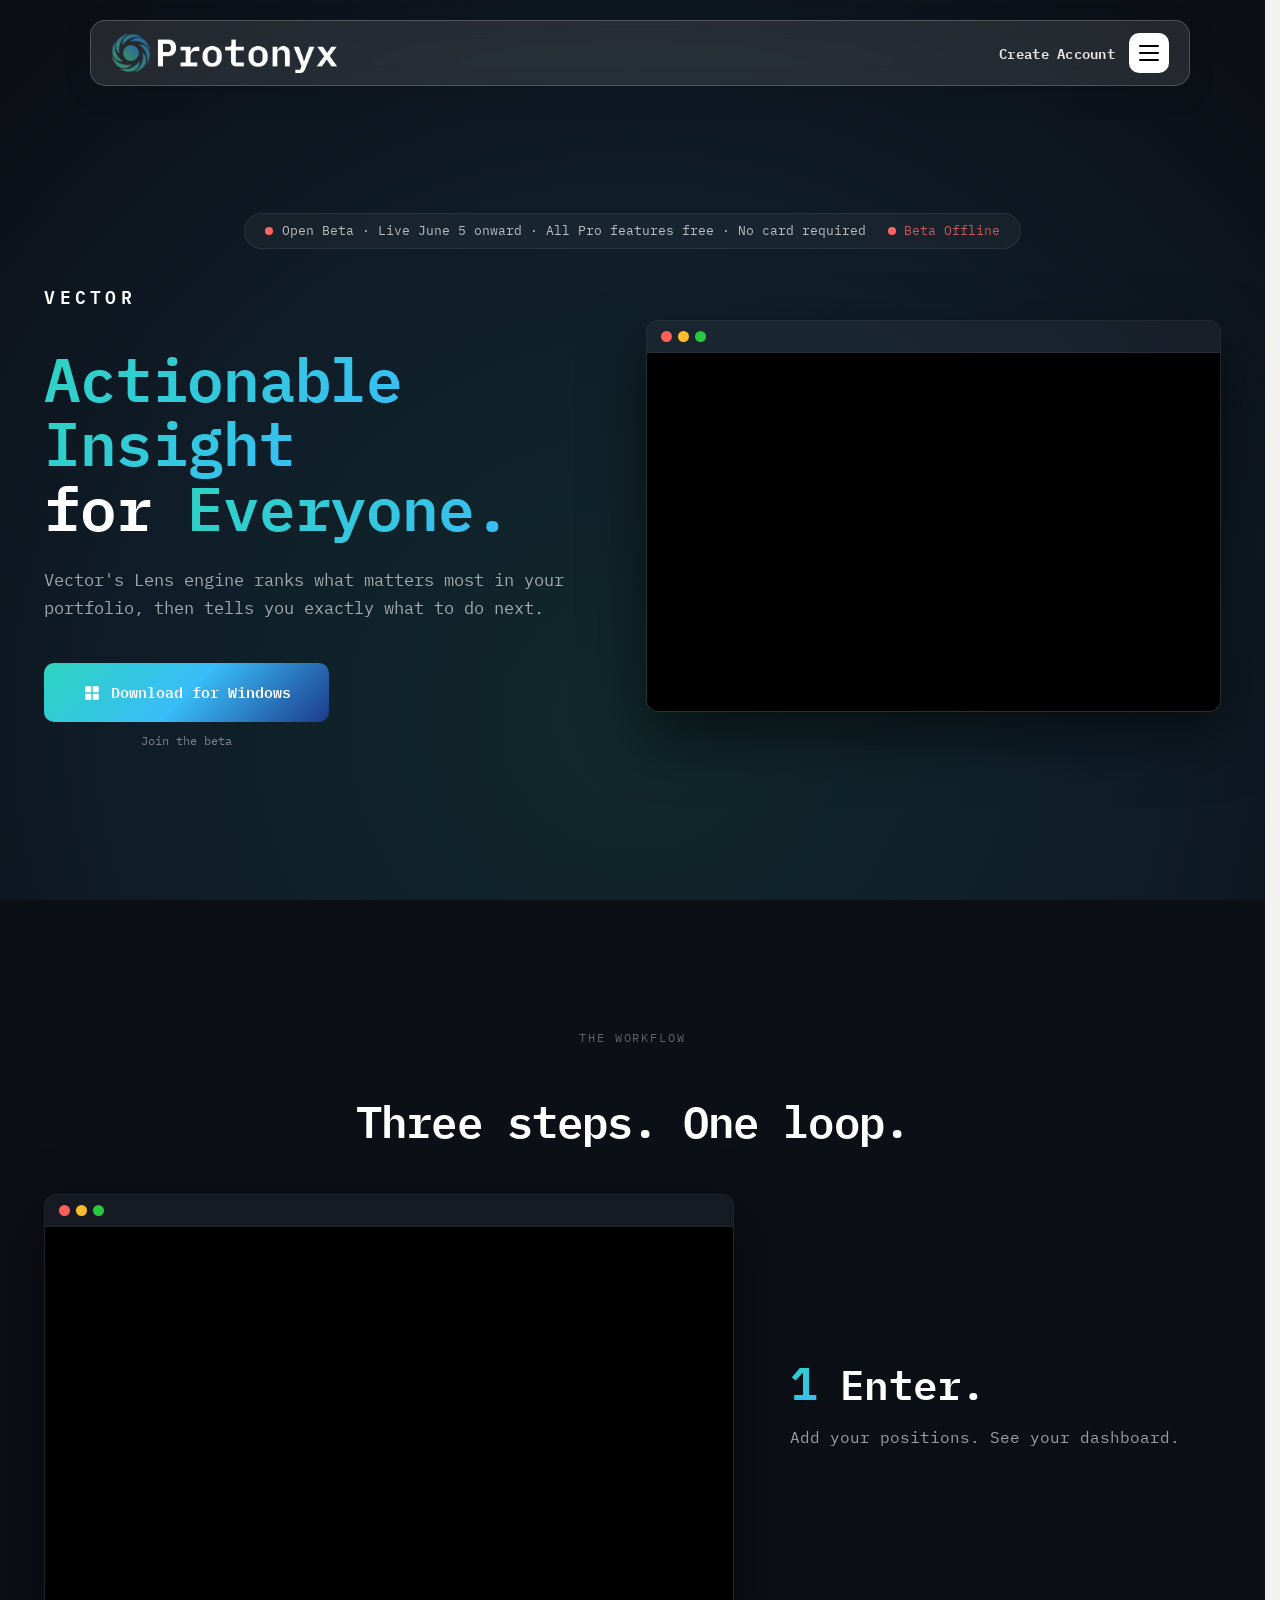
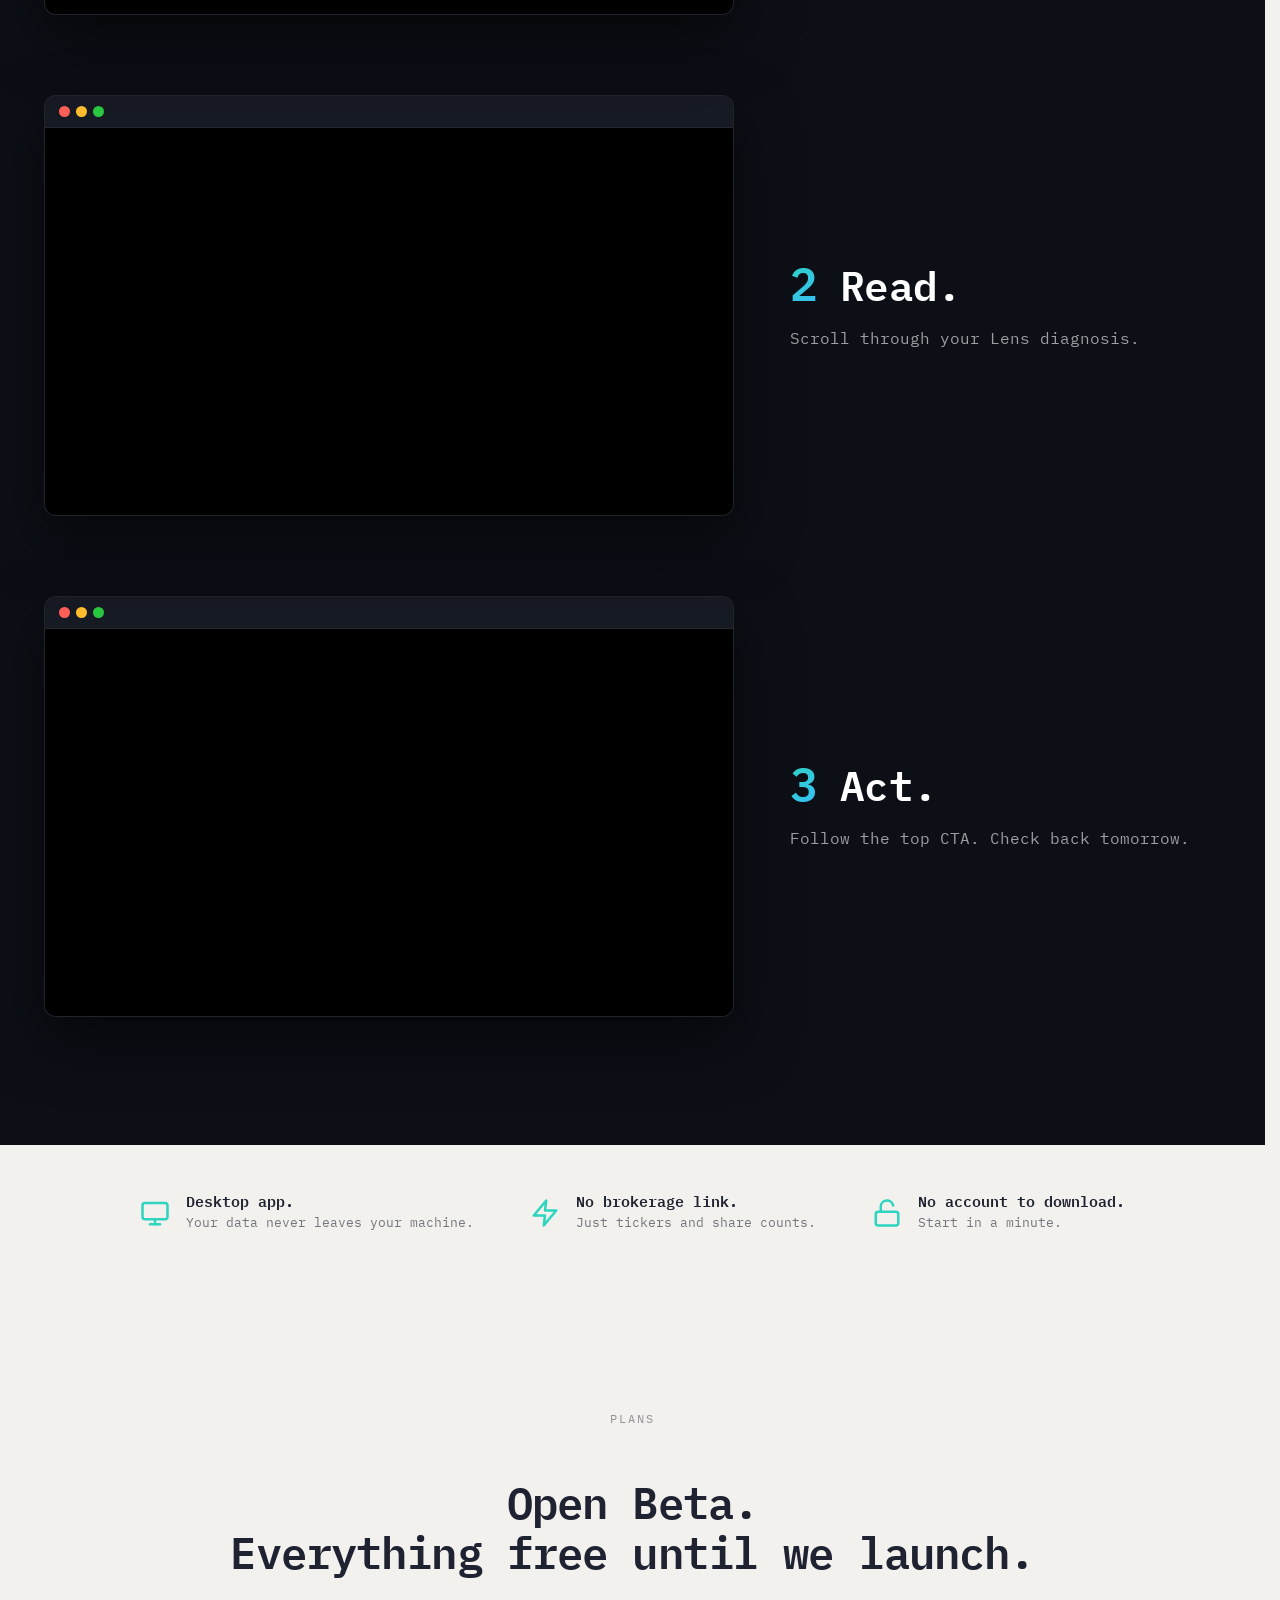
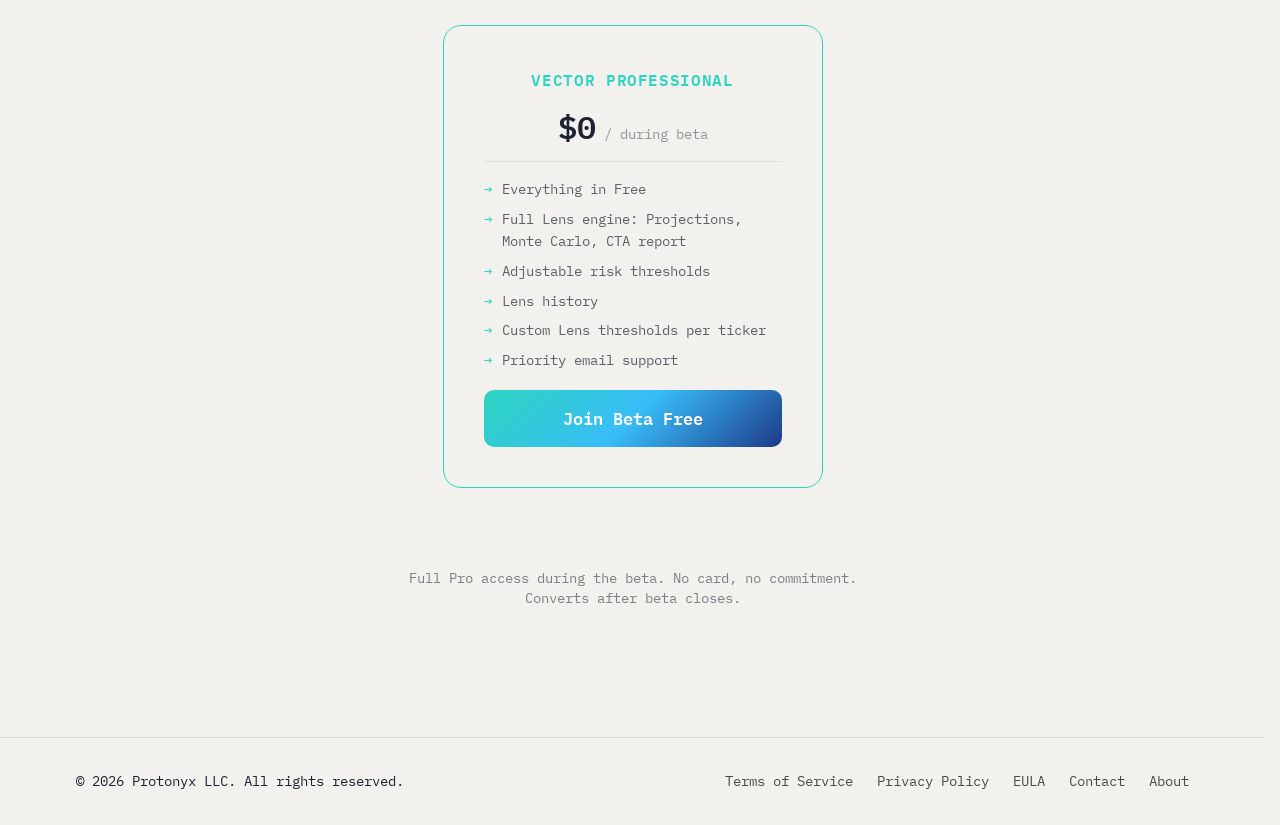
==== index.html @ 00a6af14 "Updated to monorepo version" ====
<!DOCTYPE html>
<html lang="en">
<head>
  <meta charset="UTF-8" />
  <meta name="viewport" content="width=device-width, initial-scale=1.0" />
  <link rel="icon" type="image/png" href="assets/product/vector/vector_small.png">
  <link rel="stylesheet" href="style.css" />
  <link rel="stylesheet" href="landing.css" />
  <link href="https://fonts.googleapis.com/css2?family=IBM+Plex+Mono:wght@600&display=swap" rel="stylesheet">
  <title>Vector</title>
</head>
<body>

  <nav class="navbar">
    <div class="navbar-logo">
      <a href="/">
        <img
          id="navbarLogo"
          src="assets/company/protonyx_full_white.png"
          alt="Protonyx logo"
        >
      </a>
    </div>

    <div class="navbar-actions">
      <a href="/auth/index.html?mode=signup" class="navbar-signup-link guest-only">Create Account</a>
      <span class="navbar-plan-badge pro-only">Professional</span>
      <a href="/account/index.html" class="navbar-profile-icon auth-only" aria-label="Account">
        <svg viewBox="0 0 24 24" fill="none" stroke="currentColor" stroke-width="2" stroke-linecap="round" stroke-linejoin="round" aria-hidden="true">
          <circle cx="12" cy="8" r="4"></circle>
          <path d="M4 21c0-4 4-7 8-7s8 3 8 7"></path>
        </svg>
      </a>
      <button class="navbar-menu-button" aria-label="Open menu">
        <span></span>
        <span></span>
        <span></span>
      </button>
    </div>
  </nav>

  <!-- ── Hero ── -->
  <section class="landing-hero">
    <div class="beta-banner">
      <span class="beta-banner-main">
        <span class="beta-dot" id="betaMainDot" aria-hidden="true" style="background: #ff6464; animation: none;"></span>
        Open Beta · Live June 5 onward · All Pro features free · No card required
      </span>
      <span class="beta-banner-status">
        <span class="beta-dot" id="betaStatusDot" aria-hidden="true" style="background: #ff6464; animation: none;"></span>
        <span id="betaStatusText" style="color: rgba(255, 100, 100, 0.8);">Beta Offline</span>
      </span>
    </div>
    <div class="landing-hero-inner">
      <div class="landing-hero-left">
        <p class="landing-hero-eyebrow">Vector</p>
        <h1>
          <span class="accent">Actionable</span> <span class="accent">Insight</span><br>
          for <span class="accent">Everyone.</span>
        </h1>
        <p class="landing-hero-subtitle">
          Vector's Lens engine ranks what matters most in your portfolio, then tells you exactly what to do next.
        </p>
        <div class="landing-hero-actions">
          <a href="/assets/downloads/Vector-Setup.exe" download data-download class="btn-primary">
            <svg class="btn-icon" viewBox="0 0 24 24" fill="currentColor" aria-hidden="true">
              <rect x="3" y="3" width="8" height="8"/>
              <rect x="13" y="3" width="8" height="8"/>
              <rect x="3" y="13" width="8" height="8"/>
              <rect x="13" y="13" width="8" height="8"/>
            </svg>
            Download for Windows
          </a>
          <p class="landing-hero-beta-note">Join the beta</p>
        </div>
      </div>

      <div class="landing-hero-right">
        <div class="demo-window">
          <div class="demo-window-chrome">
            <span class="demo-dot r"></span>
            <span class="demo-dot y"></span>
            <span class="demo-dot g"></span>
          </div>
          <div class="demo-window-body">
            <video
              id="demoVideo"
              class="demo-video"
              autoplay
              muted
              loop
              playsinline
              preload="metadata"
            >
              <source src="assets/video/1vector_demo.mp4" type="video/mp4">
            </video>
          </div>
        </div>
      </div>
    </div>
  </section>

  <!-- ── Discovery (dark, three-step video walkthrough) ── -->
  <section class="lp-section dark">
    <div class="lp-section-inner center">
      <p class="lp-eyebrow">The Workflow</p>
      <h2 class="lp-h2">Three steps. One loop.</h2>

      <div class="discovery-grid">
        <div class="discovery-card fade-in">
          <div class="demo-window">
            <div class="demo-window-chrome">
              <span class="demo-dot r"></span>
              <span class="demo-dot y"></span>
              <span class="demo-dot g"></span>
            </div>
            <div class="demo-window-body">
              <video class="demo-video" autoplay muted loop playsinline preload="metadata">
                <source src="assets/video/discovery_enter.mp4" type="video/mp4">
              </video>
            </div>
          </div>
          <div class="discovery-text">
            <div class="discovery-step">
              <span class="discovery-num">1</span>
              <p class="discovery-title">Enter.</p>
            </div>
            <p class="discovery-caption">Add your positions. See your dashboard.</p>
          </div>
        </div>

        <div class="discovery-card fade-in">
          <div class="demo-window">
            <div class="demo-window-chrome">
              <span class="demo-dot r"></span>
              <span class="demo-dot y"></span>
              <span class="demo-dot g"></span>
            </div>
            <div class="demo-window-body">
              <video class="demo-video" autoplay muted loop playsinline preload="metadata">
                <source src="assets/video/discovery_read.mp4" type="video/mp4">
              </video>
            </div>
          </div>
          <div class="discovery-text">
            <div class="discovery-step">
              <span class="discovery-num">2</span>
              <p class="discovery-title">Read.</p>
            </div>
            <p class="discovery-caption">Scroll through your Lens diagnosis.</p>
          </div>
        </div>

        <div class="discovery-card fade-in">
          <div class="demo-window">
            <div class="demo-window-chrome">
              <span class="demo-dot r"></span>
              <span class="demo-dot y"></span>
              <span class="demo-dot g"></span>
            </div>
            <div class="demo-window-body">
              <video class="demo-video" autoplay muted loop playsinline preload="metadata">
                <source src="assets/video/discovery_act.mp4" type="video/mp4">
              </video>
            </div>
          </div>
          <div class="discovery-text">
            <div class="discovery-step">
              <span class="discovery-num">3</span>
              <p class="discovery-title">Act.</p>
            </div>
            <p class="discovery-caption">Follow the top CTA. Check back tomorrow.</p>
          </div>
        </div>
      </div>
    </div>
  </section>

  <!-- ── Trust strip (light, narrow privacy divider) ── -->
  <section class="lp-section base trust-strip">
    <div class="lp-section-inner">
      <div class="trust-row fade-in">
        <div class="trust-item">
          <span class="trust-icon" aria-hidden="true">
            <svg viewBox="0 0 24 24" fill="none" stroke="currentColor" stroke-width="2" stroke-linecap="round" stroke-linejoin="round">
              <rect x="2" y="4" width="20" height="13" rx="2"></rect>
              <path d="M8 21h8"></path>
              <path d="M12 17v4"></path>
            </svg>
          </span>
          <div class="trust-text">
            <p class="trust-label">Desktop app.</p>
            <p class="trust-sub">Your data never leaves your machine.</p>
          </div>
        </div>

        <div class="trust-item">
          <span class="trust-icon" aria-hidden="true">
            <svg viewBox="0 0 24 24" fill="none" stroke="currentColor" stroke-width="2" stroke-linecap="round" stroke-linejoin="round">
              <polygon points="13 2 3 14 12 14 11 22 21 10 12 10 13 2"></polygon>
            </svg>
          </span>
          <div class="trust-text">
            <p class="trust-label">No brokerage link.</p>
            <p class="trust-sub">Just tickers and share counts.</p>
          </div>
        </div>

        <div class="trust-item">
          <span class="trust-icon" aria-hidden="true">
            <svg viewBox="0 0 24 24" fill="none" stroke="currentColor" stroke-width="2" stroke-linecap="round" stroke-linejoin="round">
              <rect x="3" y="11" width="18" height="11" rx="2"></rect>
              <path d="M7 11V7a5 5 0 0 1 9.9-1"></path>
            </svg>
          </span>
          <div class="trust-text">
            <p class="trust-label">No account to download.</p>
            <p class="trust-sub">Start in a minute.</p>
          </div>
        </div>
      </div>
    </div>
  </section>

  <!-- ── Pricing ── -->
  <section class="lp-section base" id="plans">
    <div class="lp-section-inner center">
      <p class="lp-eyebrow">Plans</p>
      <h2 class="lp-h2">Open Beta.<br>Everything free until we launch.</h2>

      <div class="pricing-grid fade-in">
        <div class="pricing-card featured">
          <p class="pricing-tier paid">Vector Professional</p>
          <div class="pricing-price">$0<span> / during beta</span></div>
          <hr class="pricing-divider">
          <ul class="pricing-features">
            <li>Everything in Free</li>
            <li>Full Lens engine: Projections, Monte Carlo, CTA report</li>
            <li>Adjustable risk thresholds</li>
            <li>Lens history</li>
            <li>Custom Lens thresholds per ticker</li>
            <li>Priority email support</li>
          </ul>
          <a href="/assets/downloads/Vector-Setup.exe" download data-download class="btn-primary">Join Beta Free</a>
        </div>
      </div>

      <p class="pricing-beta-note">Full Pro access during the beta. No card, no commitment. Converts after beta closes.</p>
    </div>
  </section>

  <!-- ── Menu overlay (kept duplicated per page, same pattern as rest of site) ── -->
  <div class="menu-overlay" id="menuOverlay">
    <div class="menu-overlay-inner">
      <div class="menu-overlay-header">
        <div class="menu-overlay-brand">
          <img src="assets/company/protonyx_full_white.png" alt="Protonyx logo">
        </div>

        <button class="menu-close-button" id="menuCloseButton" aria-label="Close menu">
          ×
        </button>
      </div>

      <div class="menu-overlay-content">
        <div class="menu-column">
          <p class="menu-label">Navigation</p>

          <a href="/" class="menu-link-reveal">Home</a>
          <a href="/#plans" class="menu-link-reveal">Plans</a>
          <a href="/about" class="menu-link-reveal">About</a>
          <a href="/contact" class="menu-link-reveal">Contact</a>
          <button type="button" class="menu-logout-button auth-only" data-logout>Logout</button>
        </div>

        <div class="menu-column">
          <p class="menu-label">Account</p>

          <a href="/auth/index.html?mode=signup" class="menu-link-reveal guest-only">Create Account</a>
          <a href="/auth/index.html" class="menu-link-reveal guest-only">Login</a>
          <a href="/account/index.html" class="menu-link-reveal auth-only">Profile</a>
          <a href="/assets/downloads/Vector-Setup.exe" download data-download class="menu-link-reveal">Download</a>
        </div>
      </div>
    </div>
  </div>

  <footer class="site-footer">
    <div class="footer-top">
      <p>&copy; 2026 Protonyx LLC. All rights reserved.</p>
      <nav class="footer-links">
        <a href="/tos">Terms of Service</a>
        <a href="/privacy">Privacy Policy</a>
        <a href="/eula">EULA</a>
        <a href="/contact">Contact</a>
        <a href="/about">About</a>
      </nav>
    </div>
  </footer>

  <script src="script.js"></script>
  <script src="auth/auth.js"></script>
  <script>checkAuth();</script>
  <script>
    // Beta banner status indicator. Defaults to the red/offline state in the
    // markup; flips to green/active only on a confirmed beta_active response,
    // so a failed fetch stays looking like offline.
    (async () => {
      const dot = document.getElementById("betaStatusDot");
      const mainDot = document.getElementById("betaMainDot");
      const text = document.getElementById("betaStatusText");
      if (!dot || !text) return;
      try {
        const res = await fetch(`${API_URL}/beta-status`);
        const data = await res.json();
        if (data && data.beta_active) {
          dot.style.background = "#22c55e";
          dot.style.animation = "";
          if (mainDot) {
            mainDot.style.background = "#22c55e";
            mainDot.style.animation = "";
          }
          text.style.color = "";
          text.textContent = "Beta Active";
        }
      } catch (err) {
        // Leave the default offline state on any failure.
      }
    })();
  </script>
</body>
</html>
---- style.css ----
/* ──────────────────────────────────────────────
   style.css: entry point. Pages link this one
   file; the real styles are split into four
   files imported below in cascade order. Keep
   them in this order so layered overrides
   resolve correctly.

     base.css:   resets, tokens, typography,
                 shared button primitives
     chrome.css: navbar, menu overlay, footer,
                 auth-state toggles
     pages.css:  landing, products, Vector
                 product page, account page
     auth.css:   auth/forgot/reset/verify pages
   ────────────────────────────────────────────── */

@import url("./base.css");
@import url("./chrome.css");
@import url("./pages.css");
@import url("./auth.css");
---- landing.css ----
/* ──────────────────────────────────────────────
   landing.css: styles for the rebuilt Vector-first
   landing page (frontend/index.html).

   Lives alongside style.css (base + chrome + pages
   + auth) and reuses its design tokens: IBM Plex
   Mono, --bg-base / --bg-surface / --border /
   --text-primary, and the teal/blue brand gradient.
   Load after style.css so cascade overrides win.
   ────────────────────────────────────────────── */

/* ── Landing hero (dark, two-column) ── */
.landing-hero {
  position: relative;
  width: 100%;
  min-height: 100vh;
  background: #0c0f16;
  display: flex;
  flex-direction: column;
  justify-content: center;
  align-items: center;
  padding: 160px 3.5% 6rem;
  overflow: hidden;
}

/* ── Beta banner (pill row above the hero grid) ── */
.beta-banner {
  position: relative;
  z-index: 1;
  display: flex;
  align-items: center;
  justify-content: center;
  gap: 1.4rem;
  flex-wrap: wrap;
  margin: 0 auto 2rem;
  padding: 0.4rem 1.2rem;
  background: rgba(255, 255, 255, 0.04);
  border: 1px solid rgba(255, 255, 255, 0.08);
  border-radius: 999px;
  font-size: 0.8rem;
  font-family: "IBM Plex Mono", monospace;
}

.beta-banner-main {
  display: inline-flex;
  align-items: center;
  gap: 0.6rem;
  color: rgba(255, 255, 255, 0.7);
}

.beta-banner-status {
  display: inline-flex;
  align-items: center;
  gap: 0.5rem;
  color: rgba(45, 212, 191, 0.75);
}

@keyframes betaDotPulse {
  0%, 100% { transform: scale(1);   opacity: 1; }
  50%      { transform: scale(1.3); opacity: 0.6; }
}

.beta-dot {
  width: 8px;
  height: 8px;
  border-radius: 50%;
  background: #22c55e;
  flex-shrink: 0;
  animation: betaDotPulse 12s ease-in-out infinite;
}

@keyframes heroPulse {
  0%, 100% { transform: scale(1);    opacity: 1; }
  50%      { transform: scale(1.15); opacity: 0.7; }
}

.landing-hero::before {
  content: "";
  position: absolute;
  top: -20%;
  left: 50%;
  margin-left: -900px;
  width: 1800px;
  height: 1800px;
  background: radial-gradient(circle, rgba(45, 212, 191, 0.13) 0%, rgba(56, 189, 248, 0.08) 40%, transparent 70%);
  pointer-events: none;
  animation: heroPulse 12s ease-in-out infinite;
  z-index: 0;
}

.landing-hero-inner {
  position: relative;
  z-index: 1;
  max-width: 1840px;
  width: 100%;
  margin: 0 auto;
  display: grid;
  grid-template-columns: minmax(0, 1fr) minmax(0, 1.1fr);
  gap: 5rem;
  align-items: center;
}

.landing-hero-left {
  display: flex;
  flex-direction: column;
  gap: 1.75rem;
}

.landing-hero-eyebrow {
  font-size: clamp(1.1rem, 1.4vw, 1.55rem);
  font-weight: 600;
  letter-spacing: 0.24em;
  text-transform: uppercase;
  color: white;
  margin-bottom: 0.4rem;
}

.landing-hero h1 {
  font-size: clamp(2.6rem, 4.8vw, 5.75rem);
  font-weight: 600;
  line-height: 1.05;
  letter-spacing: -0.02em;
  color: white;
}

.landing-hero h1 .accent {
  background: linear-gradient(135deg, #2dd4bf, #38bdf8);
  -webkit-background-clip: text;
  -webkit-text-fill-color: transparent;
  background-clip: text;
}

.landing-hero-subtitle {
  font-size: clamp(1.05rem, 1.2vw, 1.4rem);
  line-height: 1.65;
  color: rgba(255, 255, 255, 0.62);
  max-width: 640px;
}

.landing-hero-actions {
  display: flex;
  flex-direction: column;
  align-items: center;
  gap: 0;
  width: fit-content;
  margin-top: 0.75rem;
}

.landing-hero-actions .btn-primary,
.landing-hero-actions .btn-ghost {
  margin: 0;
  padding: 1.05rem 2.4rem;
  font-size: clamp(0.95rem, 1vw, 1.1rem);
}

.landing-hero-actions .btn-primary {
  gap: 0.65rem;
}

.landing-hero-actions .btn-icon {
  width: 18px;
  height: 18px;
  flex-shrink: 0;
}

.landing-hero-beta-note {
  margin-top: 0.5rem;
  font-size: 0.78rem;
  font-family: "IBM Plex Mono", monospace;
  color: rgba(255, 255, 255, 0.45);
  text-align: center;
}

/* ── macOS-style window frame holding the demo video ── */
.demo-window {
  border-radius: 12px;
  background: #14192244;
  border: 1px solid rgba(255, 255, 255, 0.08);
  box-shadow: 0 24px 60px rgba(0, 0, 0, 0.55);
  overflow: hidden;
}

.demo-window-chrome {
  display: flex;
  align-items: center;
  gap: 6px;
  padding: 10px 14px;
  background: rgba(255, 255, 255, 0.04);
  border-bottom: 1px solid rgba(255, 255, 255, 0.06);
}

.demo-dot {
  width: 11px;
  height: 11px;
  border-radius: 50%;
}

.demo-dot.r { background: #ff5f57; }
.demo-dot.y { background: #febc2e; }
.demo-dot.g { background: #28c840; }

.demo-window-body {
  position: relative;
  width: 100%;
  aspect-ratio: 16 / 10;
  background: #000;
}

.demo-video {
  width: 100%;
  height: 100%;
  object-fit: cover;
  display: block;
}

/* ── Generic landing section primitives ── */
.lp-section {
  width: 100%;
  padding: 8rem 3.5%;
}

.lp-section.base    { background: var(--bg-base); }
.lp-section.surface { background: var(--bg-surface); }
.lp-section.dark    { background: #0c0f16; }

.lp-section-inner {
  max-width: 1840px;
  margin: 0 auto;
  display: flex;
  flex-direction: column;
  gap: 3rem;
}

.lp-section-inner.center {
  align-items: center;
  text-align: center;
}

.lp-eyebrow {
  font-size: clamp(0.75rem, 0.85vw, 0.95rem);
  letter-spacing: 0.16em;
  text-transform: uppercase;
  color: rgba(31, 34, 48, 0.45);
}

.lp-section.dark .lp-eyebrow {
  color: rgba(255, 255, 255, 0.35);
}

.lp-h2 {
  font-size: clamp(2rem, 3.4vw, 3.75rem);
  font-weight: 600;
  line-height: 1.15;
  letter-spacing: -0.02em;
  color: var(--text-primary);
  max-width: 1000px;
}

.lp-section.dark .lp-h2 { color: white; }

.lp-h2 .accent {
  background: linear-gradient(135deg, #2dd4bf, #38bdf8);
  -webkit-background-clip: text;
  -webkit-text-fill-color: transparent;
  background-clip: text;
}

.lp-lead {
  max-width: 880px;
  font-size: clamp(0.95rem, 1.1vw, 1.25rem);
  color: rgba(31, 34, 48, 0.7);
  line-height: 1.7;
}

.lp-section.dark .lp-lead {
  color: rgba(255, 255, 255, 0.55);
}

/* ── Light-bg ghost button override (matches .access-card spirit) ── */
.lp-section.base .btn-ghost,
.lp-section.surface .btn-ghost {
  color: rgba(31, 34, 48, 0.65);
  border-color: rgba(31, 34, 48, 0.2);
}

.lp-section.base .btn-ghost:hover,
.lp-section.surface .btn-ghost:hover {
  color: #1a1a1a;
  border-color: rgba(31, 34, 48, 0.5);
}

/* ── Value props (light, 3-column icon cards) ── */
.value-grid {
  display: grid;
  grid-template-columns: repeat(3, 1fr);
  gap: 1.75rem;
  width: 100%;
}

.value-card {
  display: flex;
  flex-direction: column;
  gap: 1.1rem;
  padding: 2.5rem;
  border: 1px solid var(--border);
  border-radius: 18px;
  background: var(--bg-base);
  transition: background 0.2s ease, border-color 0.2s ease;
}

.value-card:hover {
  background: var(--bg-surface);
  border-color: rgba(31, 34, 48, 0.45);
}

.value-icon {
  width: 56px;
  height: 56px;
  border-radius: 50%;
  background: linear-gradient(135deg, rgba(45, 212, 191, 0.18), rgba(56, 189, 248, 0.12));
  border: 1px solid rgba(45, 212, 191, 0.25);
  display: flex;
  align-items: center;
  justify-content: center;
  color: #2dd4bf;
}

.value-icon svg {
  width: 26px;
  height: 26px;
}

.value-card h3 {
  font-size: clamp(1.05rem, 1.15vw, 1.3rem);
  font-weight: 600;
  color: var(--text-primary);
}

.value-card p {
  font-size: clamp(0.9rem, 0.95vw, 1.1rem);
  color: rgba(31, 34, 48, 0.65);
  line-height: 1.65;
}

.value-actions {
  display: flex;
  gap: 1rem;
  flex-wrap: wrap;
  margin-top: 1rem;
  justify-content: center;
}

.value-actions .btn-primary { margin: 0; }

/* ── Lens engine section (dark, 2-col + below cards) ── */
.lens-engine {
  display: grid;
  grid-template-columns: minmax(0, 1fr) minmax(0, 1.1fr);
  gap: 5rem;
  align-items: center;
  width: 100%;
}

.lens-engine-left {
  display: flex;
  flex-direction: column;
  gap: 1.75rem;
}

.lens-checklist {
  list-style: none;
  display: flex;
  flex-direction: column;
  gap: 0.75rem;
  margin: 0.5rem 0;
  padding: 0;
}

.lens-checklist li {
  display: flex;
  align-items: center;
  gap: 14px;
  font-size: clamp(0.95rem, 1.05vw, 1.2rem);
  color: rgba(255, 255, 255, 0.72);
}

.lens-checklist li::before {
  content: "→";
  color: #2dd4bf;
  font-weight: 600;
}

.lens-screenshot-wrap {
  width: 100%;
  border-radius: 12px;
  border: 1px solid rgba(255, 255, 255, 0.08);
  overflow: hidden;
  box-shadow: 0 24px 60px rgba(0, 0, 0, 0.4);
}

.lens-screenshot-wrap img {
  width: 100%;
  display: block;
}

.lens-cards {
  display: grid;
  grid-template-columns: repeat(2, 1fr);
  gap: 1.75rem;
  width: 100%;
  margin-top: 1rem;
}

.lens-card {
  padding: 2.5rem;
  border: 1px solid rgba(255, 255, 255, 0.08);
  border-radius: 18px;
  background: rgba(255, 255, 255, 0.03);
  transition: background 0.2s ease, border-color 0.2s ease;
}

.lens-card:hover {
  background: rgba(255, 255, 255, 0.05);
  border-color: rgba(255, 255, 255, 0.16);
}

.lens-card h3 {
  font-size: clamp(1.05rem, 1.2vw, 1.35rem);
  font-weight: 600;
  color: white;
  margin-bottom: 0.6rem;
}

.lens-card p {
  font-size: clamp(0.9rem, 0.95vw, 1.1rem);
  color: rgba(255, 255, 255, 0.55);
  line-height: 1.65;
}

/* ── Features grid (light, 3x2) ── */
.feature-grid-6 {
  display: grid;
  grid-template-columns: repeat(3, 1fr);
  gap: 1.75rem;
  width: 100%;
}

.feature-card-lg {
  padding: 2.5rem;
  border: 1px solid var(--border);
  border-radius: 18px;
  background: var(--bg-base);
  display: flex;
  flex-direction: column;
  gap: 0.85rem;
  transition: background 0.2s ease, border-color 0.2s ease;
}

.feature-card-lg:hover {
  background: var(--bg-surface);
  border-color: rgba(31, 34, 48, 0.45);
}

.feature-card-lg h3 {
  font-size: clamp(1.05rem, 1.2vw, 1.35rem);
  font-weight: 600;
  color: var(--text-primary);
}

.feature-card-lg p {
  font-size: clamp(0.9rem, 0.95vw, 1.1rem);
  color: rgba(31, 34, 48, 0.65);
  line-height: 1.65;
}

/* ── Pricing billing-interval toggle (Monthly / Annually) ── */
.pricing-toggle {
  display: flex;
  justify-content: center;
  width: 100%;
}

.pricing-toggle-group {
  position: relative;
  display: inline-flex;
  background: var(--bg-surface);
  border: 1px solid var(--border);
  border-radius: 999px;
  padding: 4px;
}

.pricing-toggle-thumb {
  position: absolute;
  top: 4px;
  bottom: 4px;
  left: 4px;
  width: calc(50% - 4px);
  border-radius: 999px;
  background: linear-gradient(135deg, #2dd4bf, #38bdf8);
  transition: transform 0.35s cubic-bezier(0.4, 0, 0.2, 1);
  z-index: 0;
  pointer-events: none;
}

.pricing-toggle-group[data-interval="annual"] .pricing-toggle-thumb {
  transform: translateX(100%);
}

.pricing-toggle-option {
  position: relative;
  z-index: 1;
  flex: 1;
  border: 0;
  background: transparent;
  font-family: inherit;
  font-weight: 600;
  font-size: clamp(0.85rem, 0.95vw, 1.05rem);
  color: rgba(31, 34, 48, 0.55);
  padding: 0.55rem 1.4rem;
  border-radius: 999px;
  cursor: pointer;
  transition: color 0.25s ease;
  white-space: nowrap;
}

.pricing-toggle-option:hover {
  color: var(--text-primary);
}

.pricing-toggle-group[data-interval="monthly"] .pricing-toggle-option[data-interval="monthly"],
.pricing-toggle-group[data-interval="annual"] .pricing-toggle-option[data-interval="annual"] {
  color: white;
}

.pricing-toggle-badge {
  position: absolute;
  top: 50%;
  left: 100%;
  transform: translateY(-50%);
  margin-left: 0.85rem;
  font-size: clamp(0.7rem, 0.8vw, 0.85rem);
  font-weight: 600;
  letter-spacing: 0.08em;
  text-transform: uppercase;
  color: #2a8a7a;
  white-space: nowrap;
  pointer-events: none;
}

/* ── Pricing (light, 2 cards) ── */
.pricing-grid {
  display: grid;
  grid-template-columns: repeat(2, 1fr);
  gap: 1.75rem;
  max-width: 1120px;
  width: 100%;
}

.pricing-card {
  position: relative;
  padding: 2.5rem;
  border: 1px solid var(--border);
  border-radius: 18px;
  background: var(--bg-base);
  display: flex;
  flex-direction: column;
  gap: 1.1rem;
  transition: box-shadow 0.2s ease;
}

.pricing-card.featured {
  border: 1.5px solid #2dd4bf;
}

.pricing-card:hover {
  box-shadow: 0 0 24px rgba(120, 120, 120, 0.25);
}

.pricing-card.featured:hover {
  box-shadow: 0 0 28px rgba(45, 212, 191, 0.35), 0 0 52px rgba(56, 189, 248, 0.15);
}

.pricing-tier {
  font-size: clamp(1rem, 1.1vw, 1.2rem);
  font-weight: 600;
  letter-spacing: 0.04em;
  text-transform: uppercase;
  color: rgba(31, 34, 48, 0.5);
}

.pricing-tier.paid { color: #2dd4bf; }

.pricing-price {
  font-size: clamp(2rem, 2.4vw, 2.75rem);
  font-weight: 600;
  color: var(--text-primary);
  line-height: 1;
}

.pricing-price span {
  font-size: clamp(0.85rem, 0.95vw, 1.05rem);
  font-weight: 400;
  color: rgba(31, 34, 48, 0.45);
}

.pricing-subtext {
  font-size: clamp(0.85rem, 0.9vw, 1rem);
  color: rgba(31, 34, 48, 0.55);
  line-height: 1.4;
}

.pricing-beta-note {
  margin: 2rem auto 0;
  max-width: 480px;
  font-size: clamp(0.85rem, 0.9vw, 1rem);
  color: rgba(31, 34, 48, 0.55);
  line-height: 1.5;
}

/* Single beta card: center it on the page */
.pricing-grid {
  grid-template-columns: 1fr;
  max-width: 380px;
  margin: 0 auto;
}

.pricing-badge {
  position: absolute;
  top: -11px;
  left: 50%;
  transform: translateX(-50%);
  font-size: 0.65rem;
  padding: 3px 10px;
  border-radius: 999px;
  background: var(--bg-base);
  border: 1px solid #2dd4bf;
  color: #2dd4bf;
  letter-spacing: 0.06em;
  font-weight: 600;
  text-transform: uppercase;
  white-space: nowrap;
}

.pricing-divider {
  border: none;
  border-top: 1px solid rgba(31, 34, 48, 0.08);
}

.pricing-features {
  list-style: none;
  display: flex;
  flex-direction: column;
  gap: 0.5rem;
  flex: 1;
  padding: 0;
}

.pricing-features li {
  font-size: clamp(0.88rem, 0.95vw, 1.1rem);
  color: rgba(31, 34, 48, 0.7);
  display: flex;
  align-items: flex-start;
  gap: 10px;
  line-height: 1.55;
  text-align: left;
}

.pricing-features li::before {
  content: "→";
  color: #2dd4bf;
  flex-shrink: 0;
}

.pricing-card .btn-primary,
.pricing-card .btn-ghost {
  margin: 0;
  width: 100%;
}

/* ── Steps (surface, 4-col flow) ── */
.steps-grid {
  display: grid;
  grid-template-columns: repeat(4, 1fr);
  gap: 1.75rem;
  width: 100%;
}

.step-card {
  display: flex;
  flex-direction: column;
  gap: 0.7rem;
}

.step-num {
  font-size: clamp(2rem, 2.4vw, 2.75rem);
  font-weight: 600;
  background: linear-gradient(135deg, #2dd4bf, #38bdf8);
  -webkit-background-clip: text;
  -webkit-text-fill-color: transparent;
  background-clip: text;
  line-height: 1;
}

.step-card h3 {
  font-size: clamp(1.05rem, 1.2vw, 1.35rem);
  font-weight: 600;
  color: var(--text-primary);
}

.step-card p {
  font-size: clamp(0.88rem, 0.95vw, 1.1rem);
  color: rgba(31, 34, 48, 0.65);
  line-height: 1.6;
}

/* ── Final CTA ── */
.final-cta {
  display: flex;
  flex-direction: column;
  align-items: center;
  gap: 2rem;
  text-align: center;
}

.final-cta h2 {
  font-size: clamp(2.2rem, 4vw, 4.25rem);
  font-weight: 600;
  line-height: 1.1;
  letter-spacing: -0.02em;
  color: var(--text-primary);
  max-width: 1100px;
}

.final-cta h2 .accent {
  background: linear-gradient(135deg, #2dd4bf, #38bdf8);
  -webkit-background-clip: text;
  -webkit-text-fill-color: transparent;
  background-clip: text;
}

.final-cta-actions {
  display: flex;
  gap: 1rem;
  flex-wrap: wrap;
  justify-content: center;
}

.final-cta-actions .btn-primary { margin: 0; }

/* ── Discovery (dark, vertical-stack numbered video walkthrough) ── */
.discovery-grid {
  display: grid;
  grid-template-columns: 1fr;
  gap: 5rem;
  width: 100%;
  max-width: 1400px;
  margin: 0 auto;
}

.discovery-card {
  display: grid;
  grid-template-columns: minmax(0, 1.6fr) minmax(0, 1fr);
  gap: 3.5rem;
  align-items: center;
  text-align: left;
}

.discovery-card .demo-window {
  width: 100%;
  box-shadow: 0 24px 60px rgba(0, 0, 0, 0.55);
}

.discovery-card .demo-window-body {
  aspect-ratio: 16 / 9;
}

.discovery-text {
  display: flex;
  flex-direction: column;
  gap: 1.25rem;
}

.discovery-step {
  display: flex;
  align-items: baseline;
  gap: 1.4rem;
}

.discovery-num {
  font-size: clamp(2.4rem, 3.6vw, 4.25rem);
  font-weight: 600;
  line-height: 1;
  background: linear-gradient(135deg, #2dd4bf, #38bdf8);
  -webkit-background-clip: text;
  -webkit-text-fill-color: transparent;
  background-clip: text;
  flex-shrink: 0;
}

.discovery-title {
  font-size: clamp(2rem, 3.2vw, 3.5rem);
  font-weight: 600;
  color: white;
  letter-spacing: -0.02em;
  line-height: 1.05;
}

.discovery-caption {
  font-size: clamp(1rem, 1.15vw, 1.35rem);
  color: rgba(255, 255, 255, 0.6);
  line-height: 1.6;
  max-width: 460px;
}


/* ── Trust strip (light, 3 inline privacy points) ── */
.lp-section.base.trust-strip {
  padding: 3rem 3.5%;
}

.trust-row {
  display: flex;
  justify-content: center;
  align-items: center;
  gap: 3.5rem;
  flex-wrap: wrap;
  width: 100%;
}

.trust-item {
  display: flex;
  align-items: center;
  gap: 1rem;
  max-width: 360px;
}

.trust-icon {
  width: 30px;
  height: 30px;
  flex-shrink: 0;
  color: #2dd4bf;
  display: inline-flex;
  align-items: center;
  justify-content: center;
}

.trust-icon svg {
  width: 100%;
  height: 100%;
}

.trust-text {
  display: flex;
  flex-direction: column;
  gap: 0.15rem;
}

.trust-label {
  font-size: clamp(0.95rem, 1vw, 1.1rem);
  font-weight: 600;
  color: var(--text-primary);
  line-height: 1.2;
}

.trust-sub {
  font-size: clamp(0.82rem, 0.9vw, 1rem);
  color: rgba(31, 34, 48, 0.6);
  line-height: 1.5;
}

/* ── Scroll fade-in (toggled by IntersectionObserver in script.js) ── */
.fade-in {
  opacity: 0;
  transform: translateY(24px);
  transition: opacity 0.6s ease, transform 0.6s ease;
}

.fade-in.visible {
  opacity: 1;
  transform: translateY(0);
}

/* ── Responsive ── */
@media (max-width: 960px) {
  .landing-hero-inner,
  .lens-engine {
    grid-template-columns: 1fr;
    gap: 3rem;
  }
  .value-grid,
  .feature-grid-6 { grid-template-columns: repeat(2, 1fr); }
  .lens-cards,
  .pricing-grid { grid-template-columns: 1fr; gap: 2.5rem; }
  .discovery-grid { gap: 4rem; }
  .discovery-card {
    grid-template-columns: 1fr;
    gap: 1.75rem;
    text-align: center;
  }
  .discovery-step { justify-content: center; }
  .discovery-caption { max-width: none; margin: 0 auto; }
  .steps-grid { grid-template-columns: repeat(2, 1fr); gap: 2rem; }
  .trust-row { gap: 2rem; }
}

@media (max-width: 640px) {
  .landing-hero { padding: 120px 6% 4rem; }
  .lp-section { padding: 5rem 6%; }
  .lp-section.base.trust-strip { padding: 2.5rem 6%; }
  .value-grid,
  .feature-grid-6,
  .steps-grid { grid-template-columns: 1fr; }
  .landing-hero-actions { flex-direction: column; align-items: stretch; width: auto; }
  .landing-hero-actions .btn-primary,
  .landing-hero-actions .btn-ghost { width: 100%; padding: 0.9rem 1.6rem; }
  .final-cta-actions { flex-direction: column; align-items: stretch; width: 100%; }
  .final-cta-actions .btn-primary,
  .final-cta-actions .btn-ghost { width: 100%; }
  .pricing-toggle-badge { display: none; }
  .trust-row { flex-direction: column; gap: 1.5rem; align-items: flex-start; }
  .trust-item { width: 100%; max-width: none; }
}
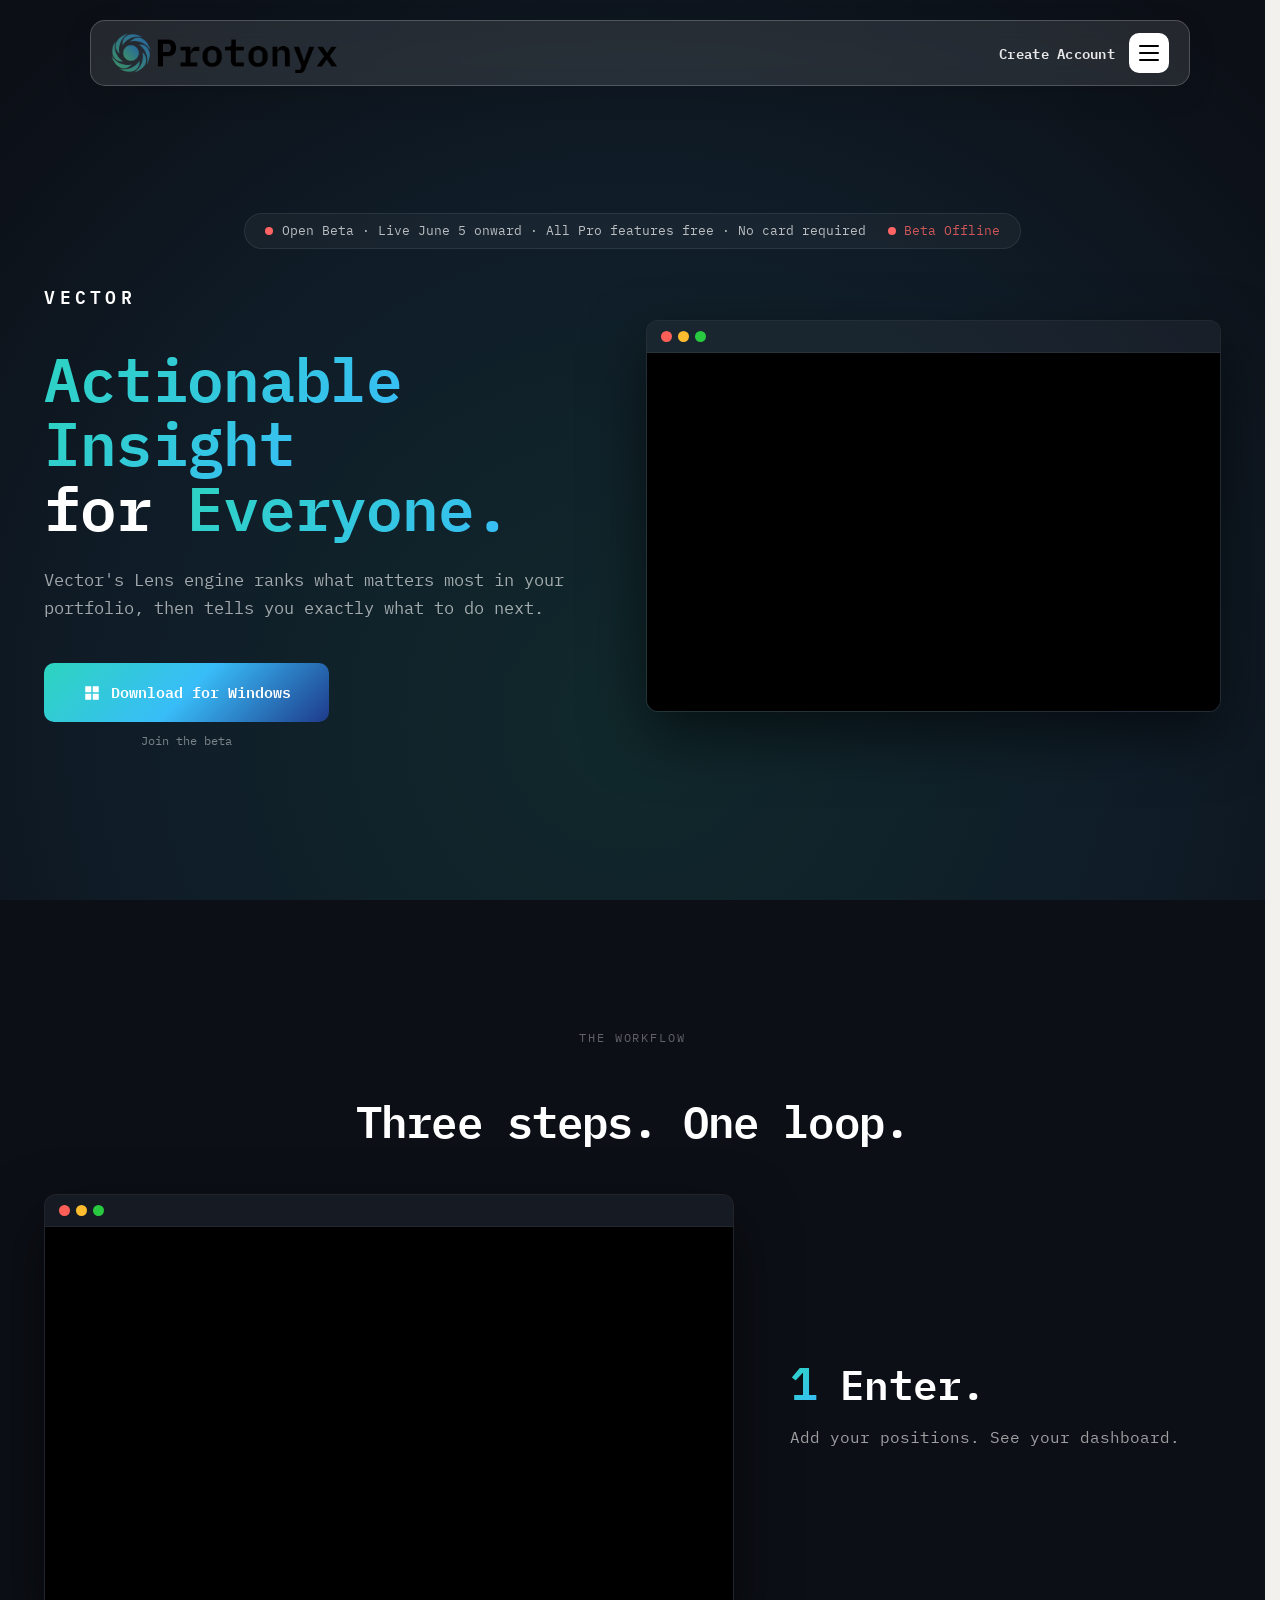
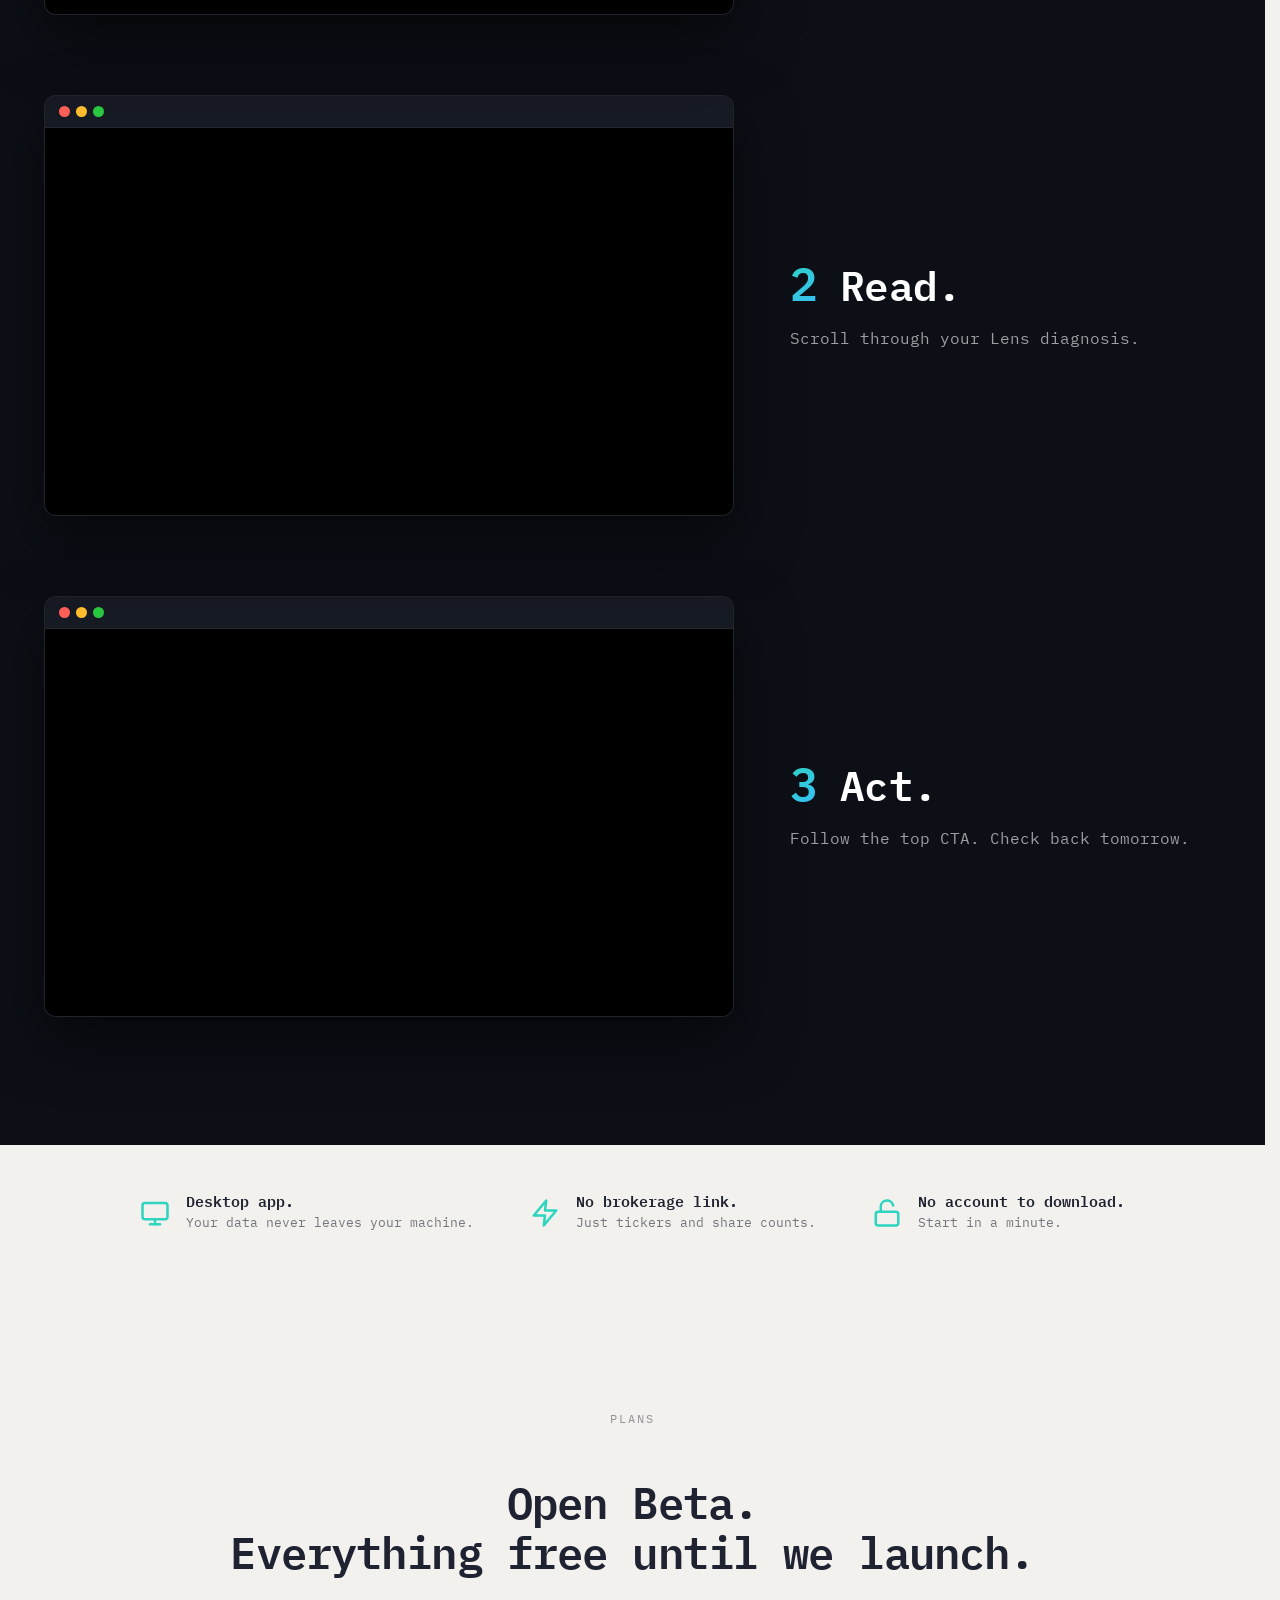
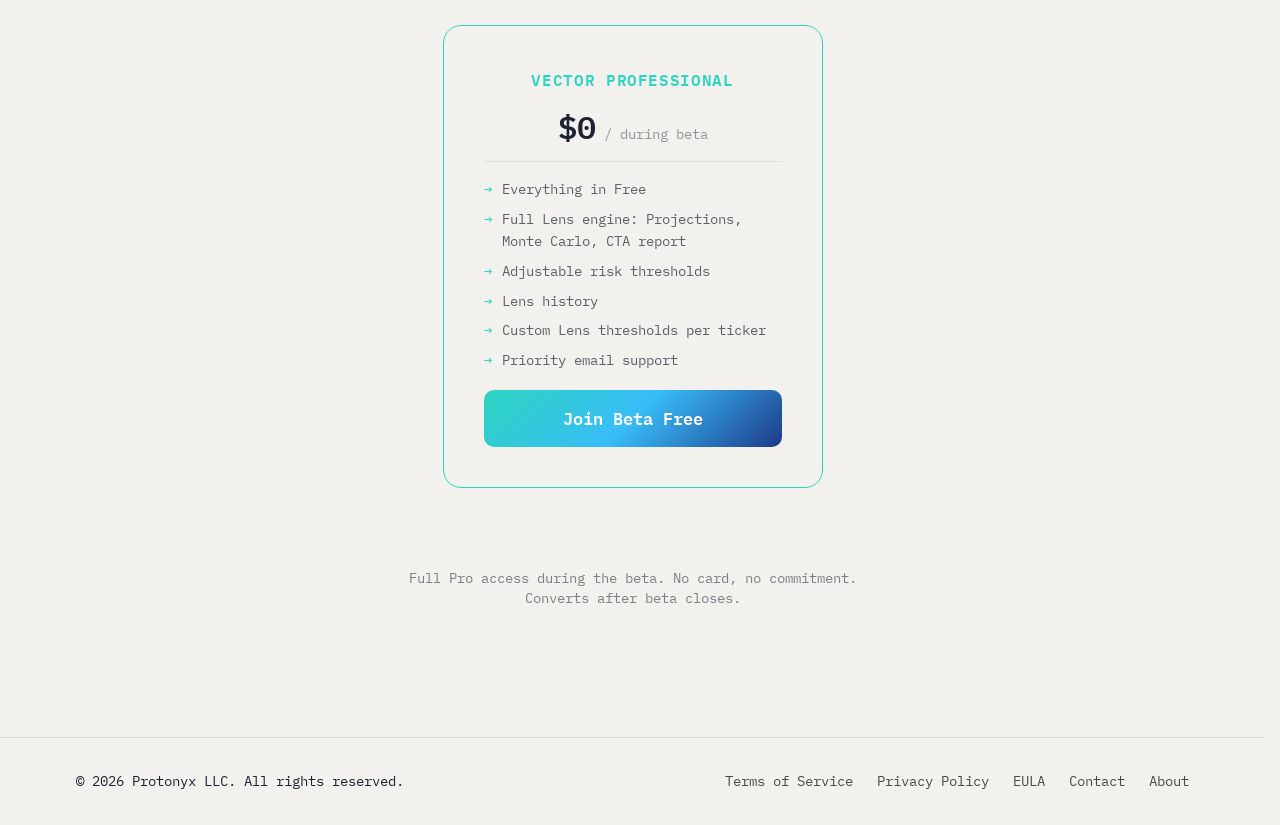
==== commit 2aa4a05c: "Added beta test gating" ====
--- a/index.html
+++ b/index.html
@@ -62,7 +62,7 @@
           Vector's Lens engine ranks what matters most in your portfolio, then tells you exactly what to do next.
         </p>
         <div class="landing-hero-actions">
-          <a href="/assets/downloads/Vector-Setup.exe" download data-download class="btn-primary">
+          <a href="https://github.com/Matthew-Goley/Protonyx-Vector-Download/releases/latest" data-download class="btn-primary">
             <svg class="btn-icon" viewBox="0 0 24 24" fill="currentColor" aria-hidden="true">
               <rect x="3" y="3" width="8" height="8"/>
               <rect x="13" y="3" width="8" height="8"/>
@@ -241,7 +241,7 @@
             <li>Custom Lens thresholds per ticker</li>
             <li>Priority email support</li>
           </ul>
-          <a href="/assets/downloads/Vector-Setup.exe" download data-download class="btn-primary">Join Beta Free</a>
+          <a href="https://github.com/Matthew-Goley/Protonyx-Vector-Download/releases/latest" data-download class="btn-primary">Join Beta Free</a>
         </div>
       </div>
 
@@ -279,7 +279,7 @@
           <a href="/auth/index.html?mode=signup" class="menu-link-reveal guest-only">Create Account</a>
           <a href="/auth/index.html" class="menu-link-reveal guest-only">Login</a>
           <a href="/account/index.html" class="menu-link-reveal auth-only">Profile</a>
-          <a href="/assets/downloads/Vector-Setup.exe" download data-download class="menu-link-reveal">Download</a>
+          <a href="https://github.com/Matthew-Goley/Protonyx-Vector-Download/releases/latest" data-download class="menu-link-reveal">Download</a>
         </div>
       </div>
     </div>
@@ -302,29 +302,35 @@
   <script src="auth/auth.js"></script>
   <script>checkAuth();</script>
   <script>
-    // Beta banner status indicator. Defaults to the red/offline state in the
-    // markup; flips to green/active only on a confirmed beta_active response,
-    // so a failed fetch stays looking like offline.
+    // Beta banner status indicator, wired to GET /beta/status
+    // ({ success, open, spots_remaining }). Defaults to the red/offline state
+    // in the markup; flips to green "Open Beta" only on a confirmed open
+    // response, so a failed fetch stays looking like offline. When the beta is
+    // full it shows "Beta Full" and flips the "join the beta" note to match.
+    // The download button stays live regardless: only account creation is gated.
     (async () => {
       const dot = document.getElementById("betaStatusDot");
       const mainDot = document.getElementById("betaMainDot");
       const text = document.getElementById("betaStatusText");
+      const betaNote = document.querySelector(".landing-hero-beta-note");
       if (!dot || !text) return;
-      try {
-        const res = await fetch(`${API_URL}/beta-status`);
-        const data = await res.json();
-        if (data && data.beta_active) {
-          dot.style.background = "#22c55e";
-          dot.style.animation = "";
-          if (mainDot) {
-            mainDot.style.background = "#22c55e";
-            mainDot.style.animation = "";
-          }
-          text.style.color = "";
-          text.textContent = "Beta Active";
+      const status = await fetchBetaStatus();
+      if (!status) return; // Leave the default offline state on any failure.
+
+      if (status.open) {
+        dot.style.background = "#22c55e";
+        dot.style.animation = "";
+        if (mainDot) {
+          mainDot.style.background = "#22c55e";
+          mainDot.style.animation = "";
         }
-      } catch (err) {
-        // Leave the default offline state on any failure.
+        text.style.color = "";
+        text.textContent = "Open Beta";
+      } else {
+        dot.style.background = "#ff6464";
+        text.style.color = "rgba(255, 100, 100, 0.8)";
+        text.textContent = "Beta Full";
+        if (betaNote) betaNote.textContent = "Beta Full";
       }
     })();
   </script>
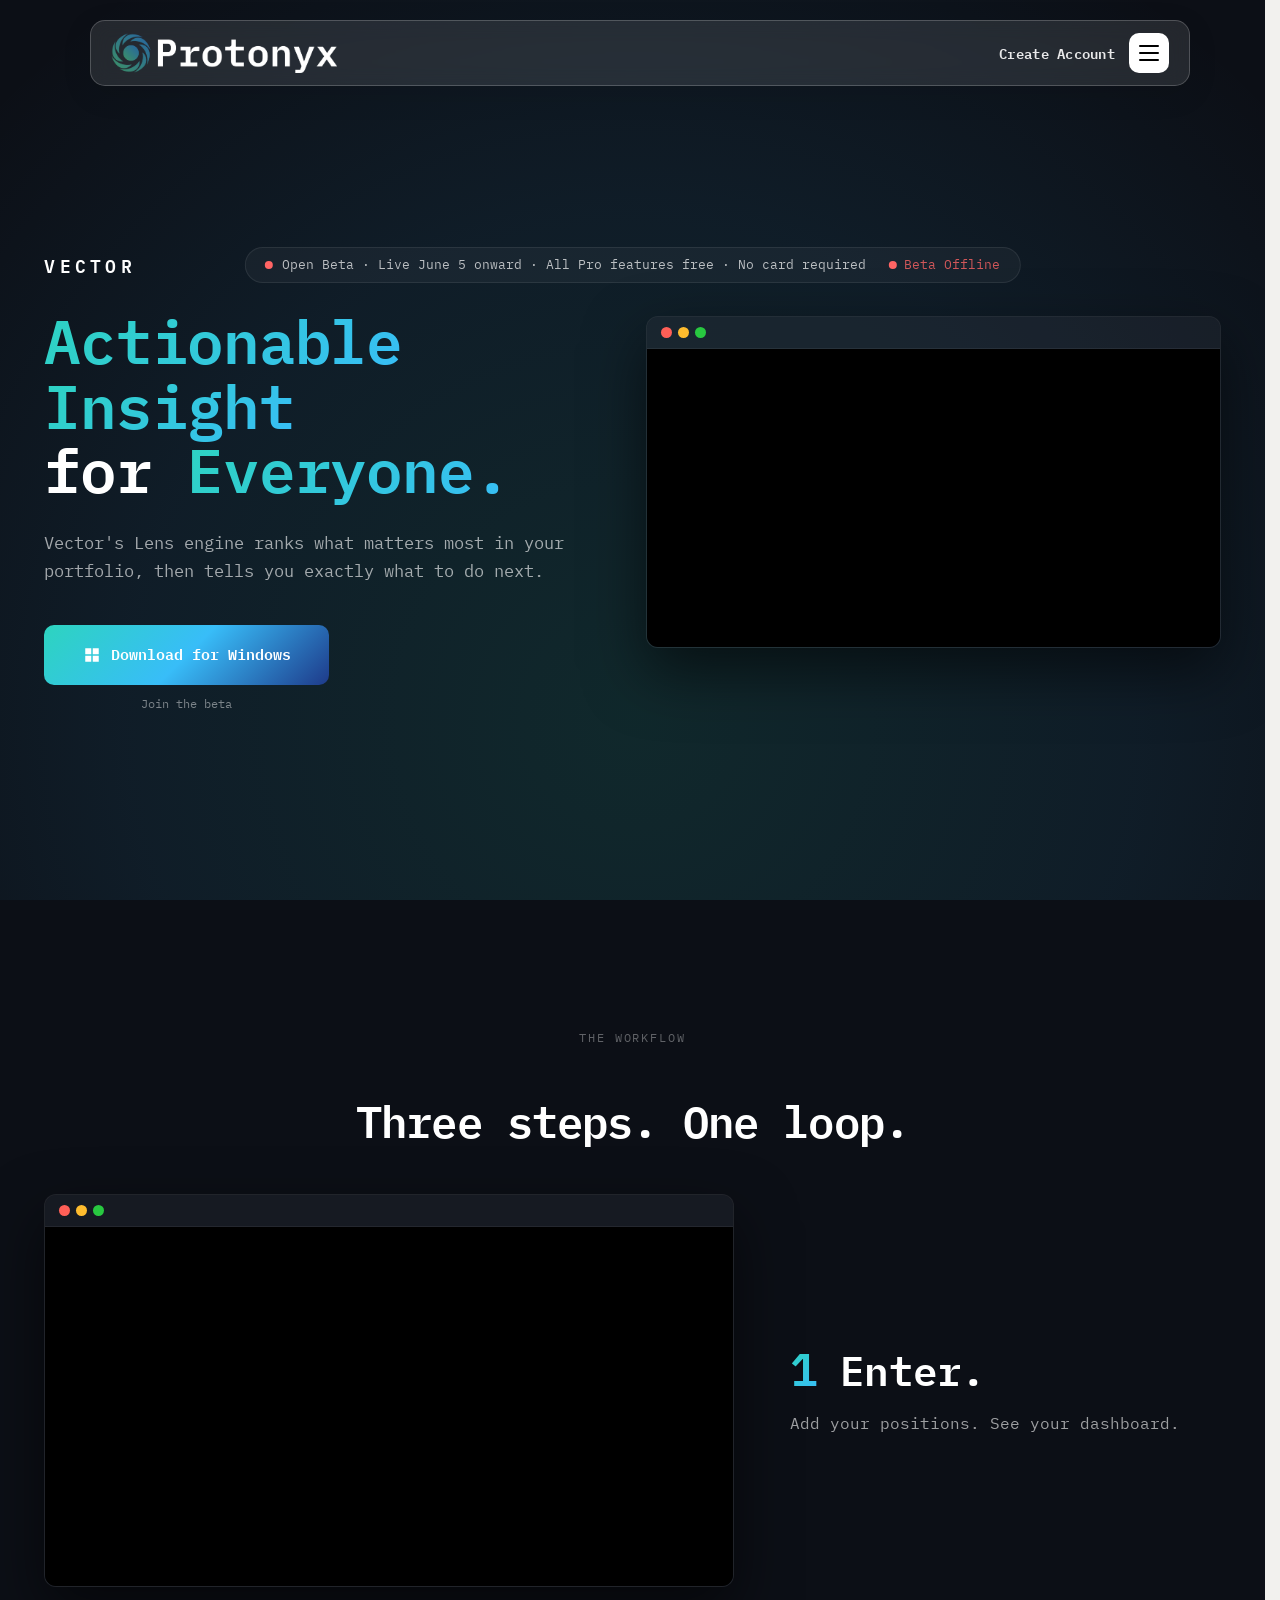
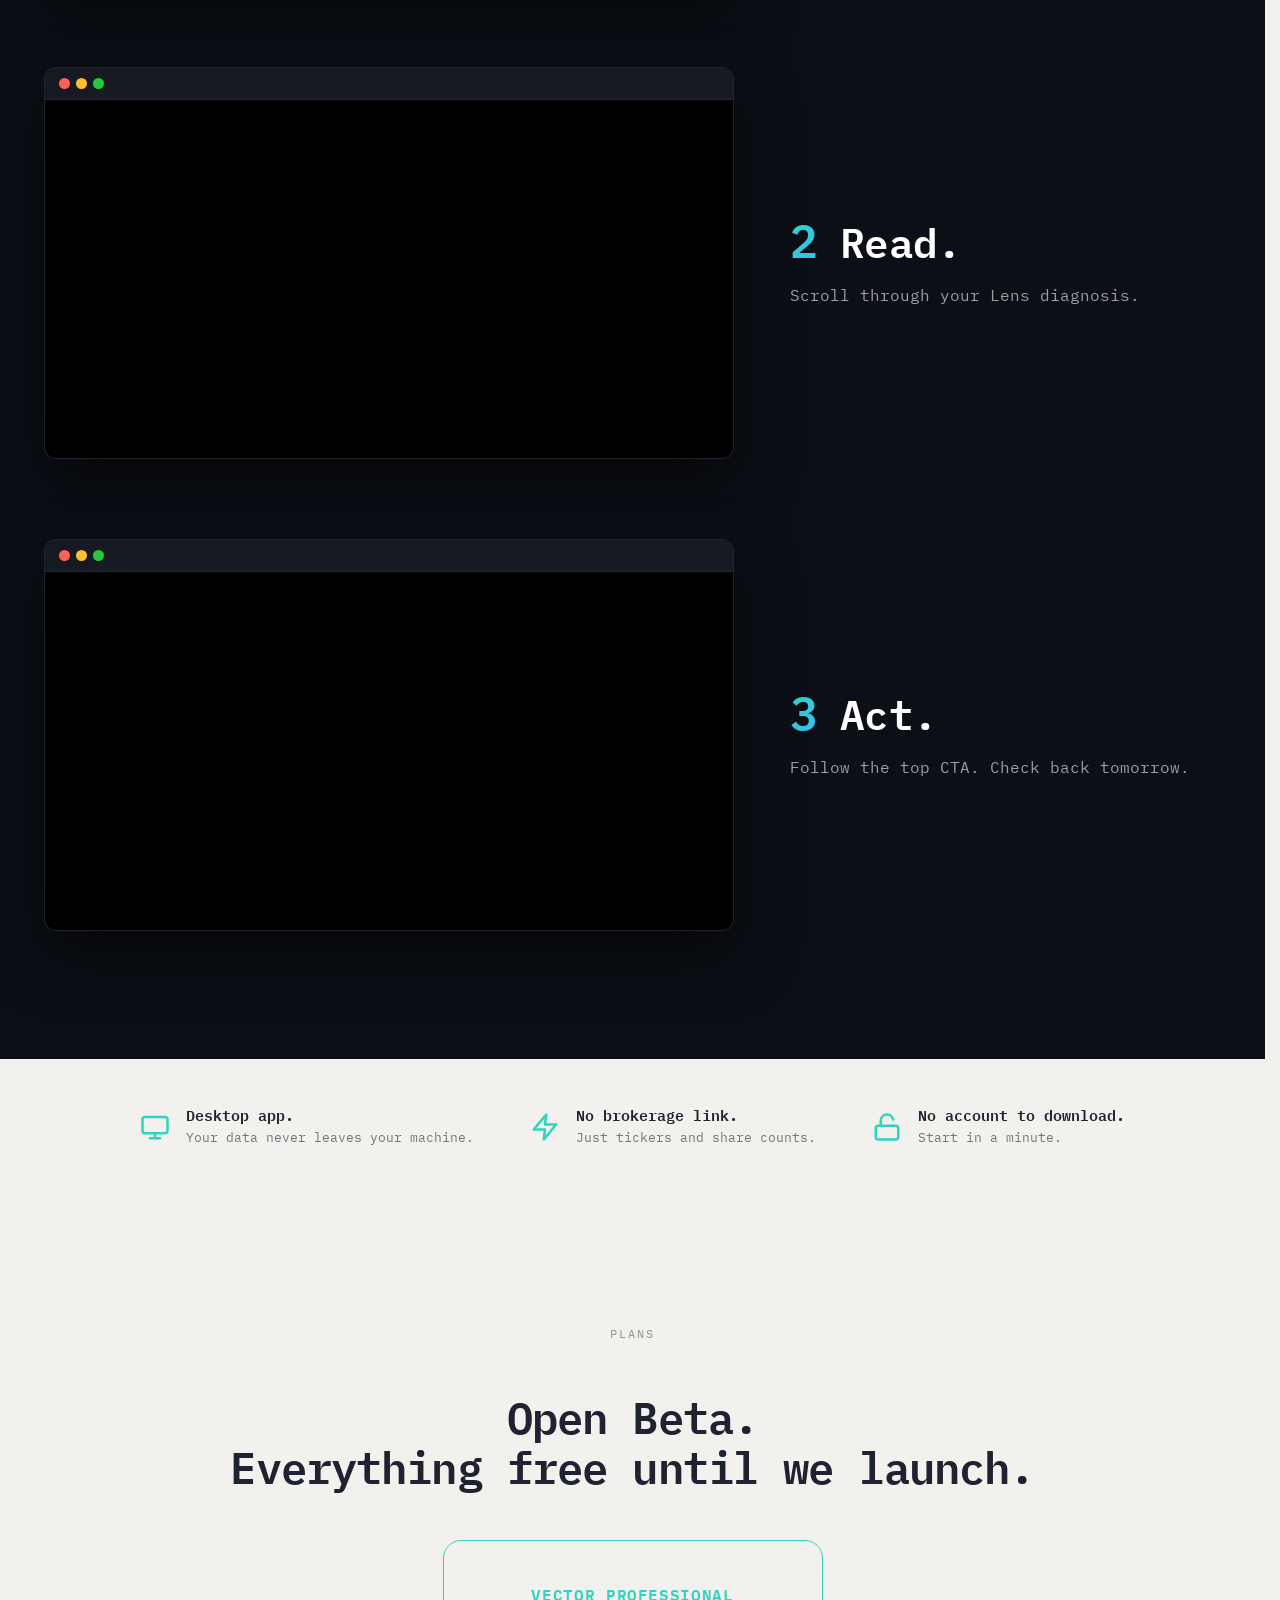
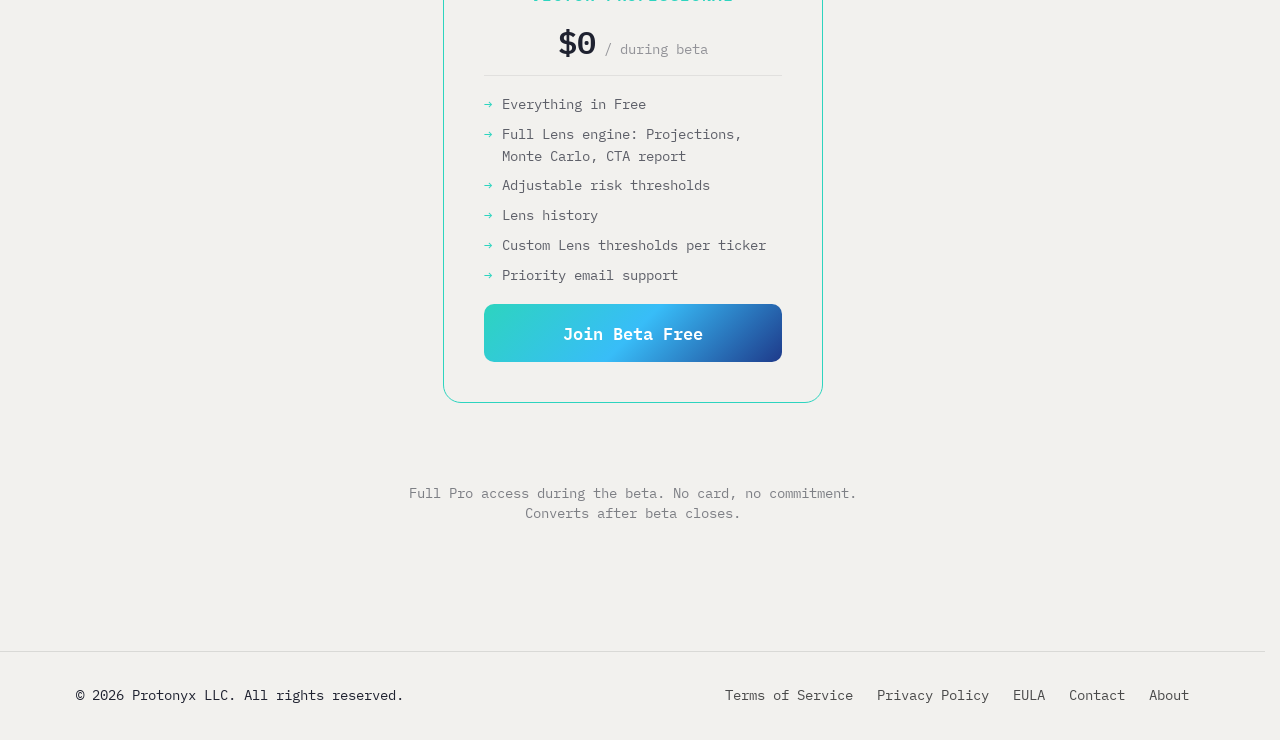
==== commit 2497d1ad: "Updated beta access banner on hero page" ====
--- a/index.html
+++ b/index.html
@@ -41,19 +41,21 @@
 
   <!-- ── Hero ── -->
   <section class="landing-hero">
-    <div class="beta-banner">
-      <span class="beta-banner-main">
-        <span class="beta-dot" id="betaMainDot" aria-hidden="true" style="background: #ff6464; animation: none;"></span>
-        Open Beta · Live June 5 onward · All Pro features free · No card required
-      </span>
-      <span class="beta-banner-status">
-        <span class="beta-dot" id="betaStatusDot" aria-hidden="true" style="background: #ff6464; animation: none;"></span>
-        <span id="betaStatusText" style="color: rgba(255, 100, 100, 0.8);">Beta Offline</span>
-      </span>
-    </div>
     <div class="landing-hero-inner">
       <div class="landing-hero-left">
-        <p class="landing-hero-eyebrow">Vector</p>
+        <div class="landing-hero-eyebrow-row">
+          <p class="landing-hero-eyebrow">Vector</p>
+          <div class="beta-banner">
+            <span class="beta-banner-main">
+              <span class="beta-dot" id="betaMainDot" aria-hidden="true" style="background: #ff6464; animation: none;"></span>
+              Open Beta · Live June 5 onward · All Pro features free · No card required
+            </span>
+            <span class="beta-banner-status">
+              <span class="beta-dot" id="betaStatusDot" aria-hidden="true" style="background: #ff6464; animation: none;"></span>
+              <span id="betaStatusText" style="color: rgba(255, 100, 100, 0.8);">Beta Offline</span>
+            </span>
+          </div>
+        </div>
         <h1>
           <span class="accent">Actionable</span> <span class="accent">Insight</span><br>
           for <span class="accent">Everyone.</span>
--- a/landing.css
+++ b/landing.css
@@ -23,16 +23,32 @@
   overflow: hidden;
 }
 
-/* ── Beta banner (pill row above the hero grid) ── */
+/* ── Hero eyebrow row: in-flow anchor that keeps the centered beta
+   banner at the same vertical line as the "Vector" eyebrow ── */
+.landing-hero-eyebrow-row {
+  display: flex;
+  align-items: center;
+}
+
+.landing-hero-eyebrow-row .landing-hero-eyebrow {
+  margin-bottom: 0;
+}
+
+/* ── Beta banner (pill): page-centered, pinned to the eyebrow's height.
+   Absolutely positioned so it overlays at Vector's vertical line without
+   pushing the hero content down. Centered across .landing-hero-inner. ── */
 .beta-banner {
-  position: relative;
-  z-index: 1;
+  position: absolute;
+  left: 50%;
+  transform: translateX(-50%);
+  z-index: 2;
   display: flex;
   align-items: center;
   justify-content: center;
   gap: 1.4rem;
-  flex-wrap: wrap;
-  margin: 0 auto 2rem;
+  flex-wrap: nowrap;
+  white-space: nowrap;
+  margin: 0;
   padding: 0.4rem 1.2rem;
   background: rgba(255, 255, 255, 0.04);
   border: 1px solid rgba(255, 255, 255, 0.08);
@@ -202,14 +218,14 @@
 .demo-window-body {
   position: relative;
   width: 100%;
-  aspect-ratio: 16 / 10;
+  aspect-ratio: 1.9188 / 1;
   background: #000;
 }
 
 .demo-video {
   width: 100%;
   height: 100%;
-  object-fit: cover;
+  object-fit: contain;
   display: block;
 }
 
@@ -771,7 +787,7 @@
 }
 
 .discovery-card .demo-window-body {
-  aspect-ratio: 16 / 9;
+  aspect-ratio: 1.9188 / 1;
 }
 
 .discovery-text {
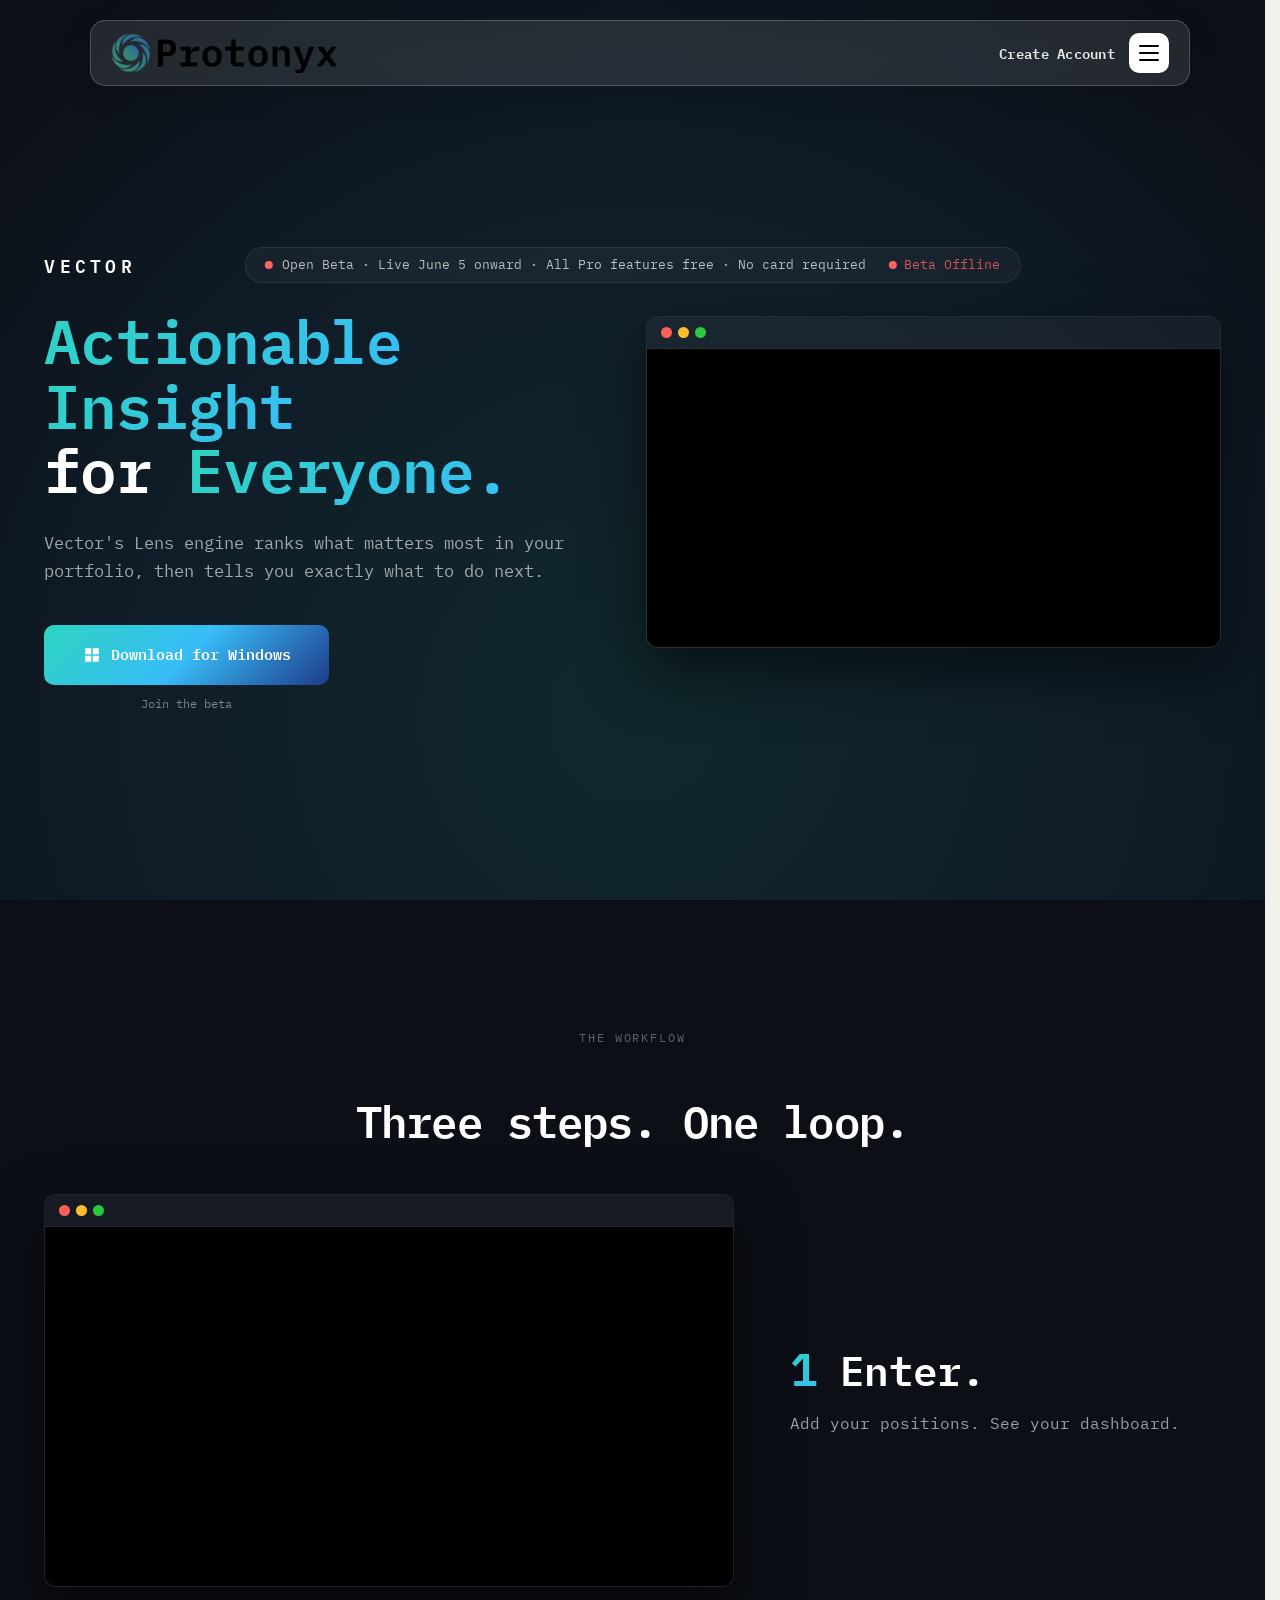
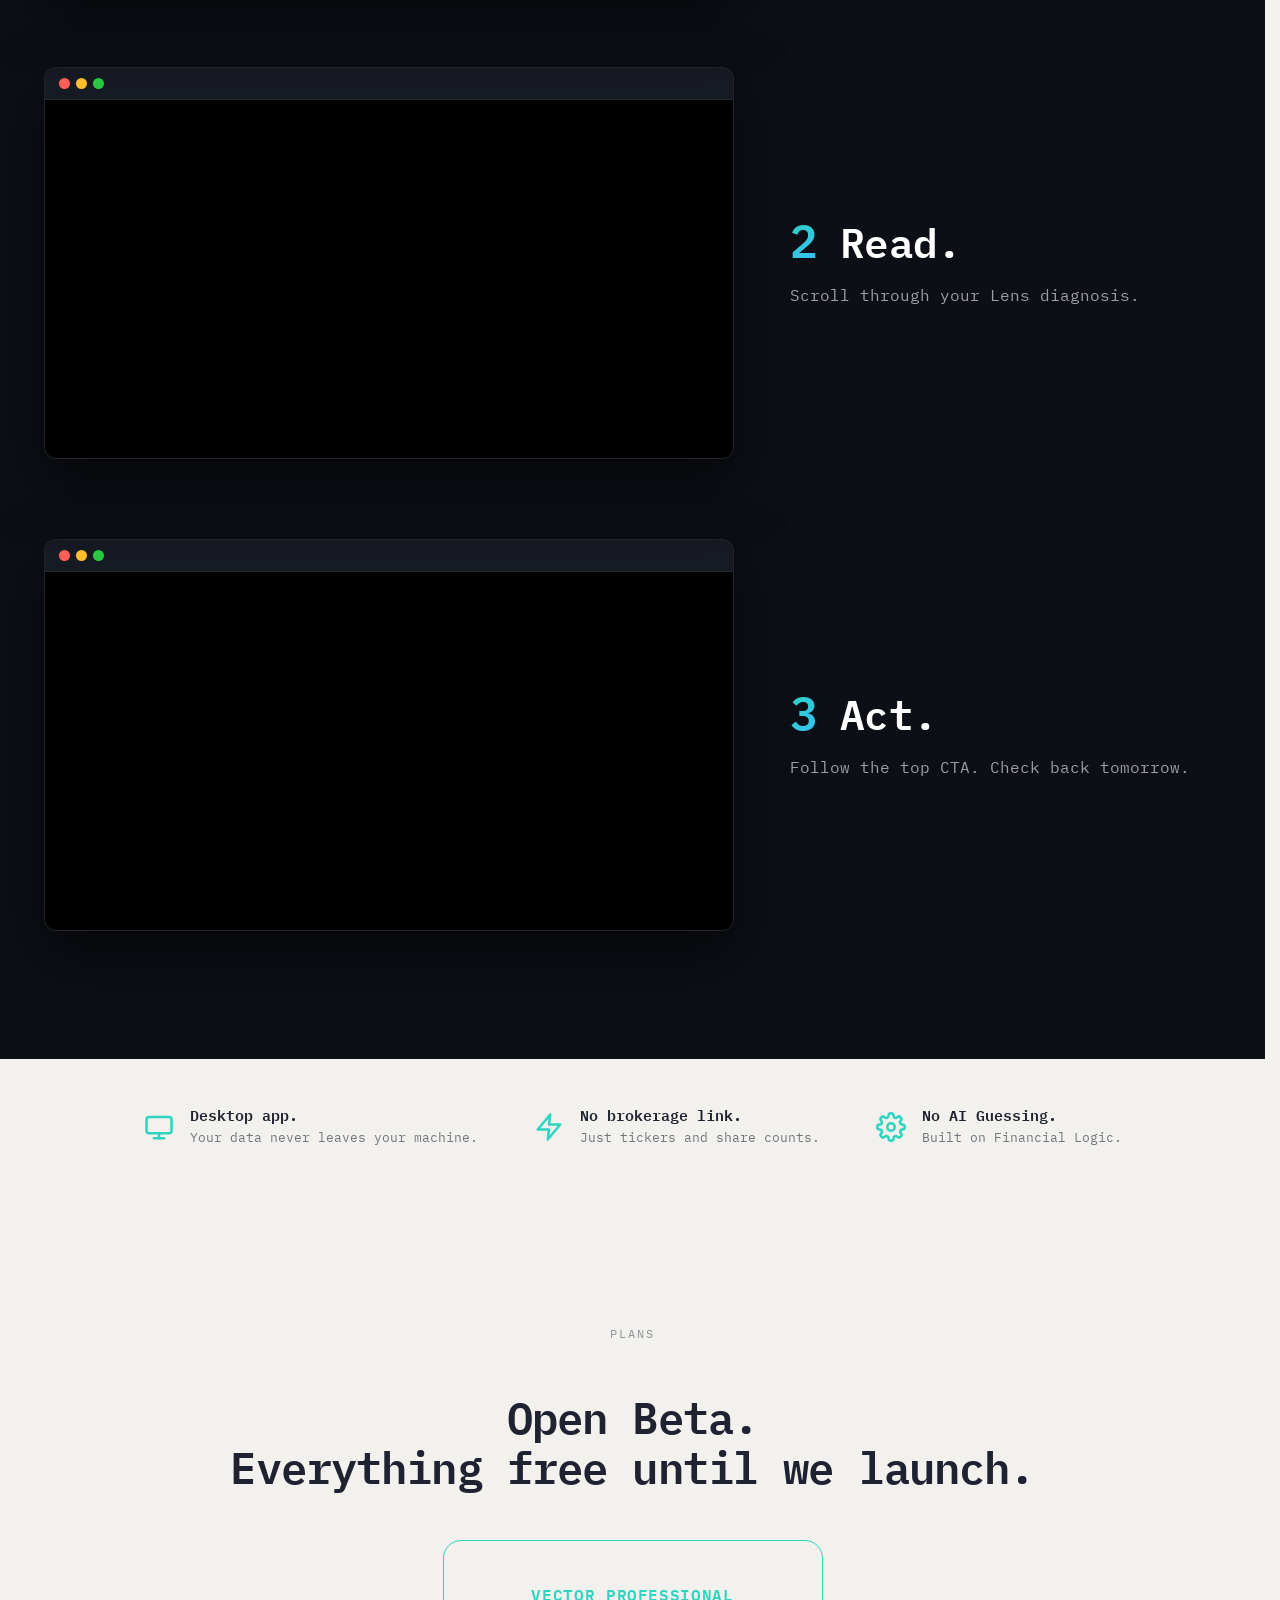
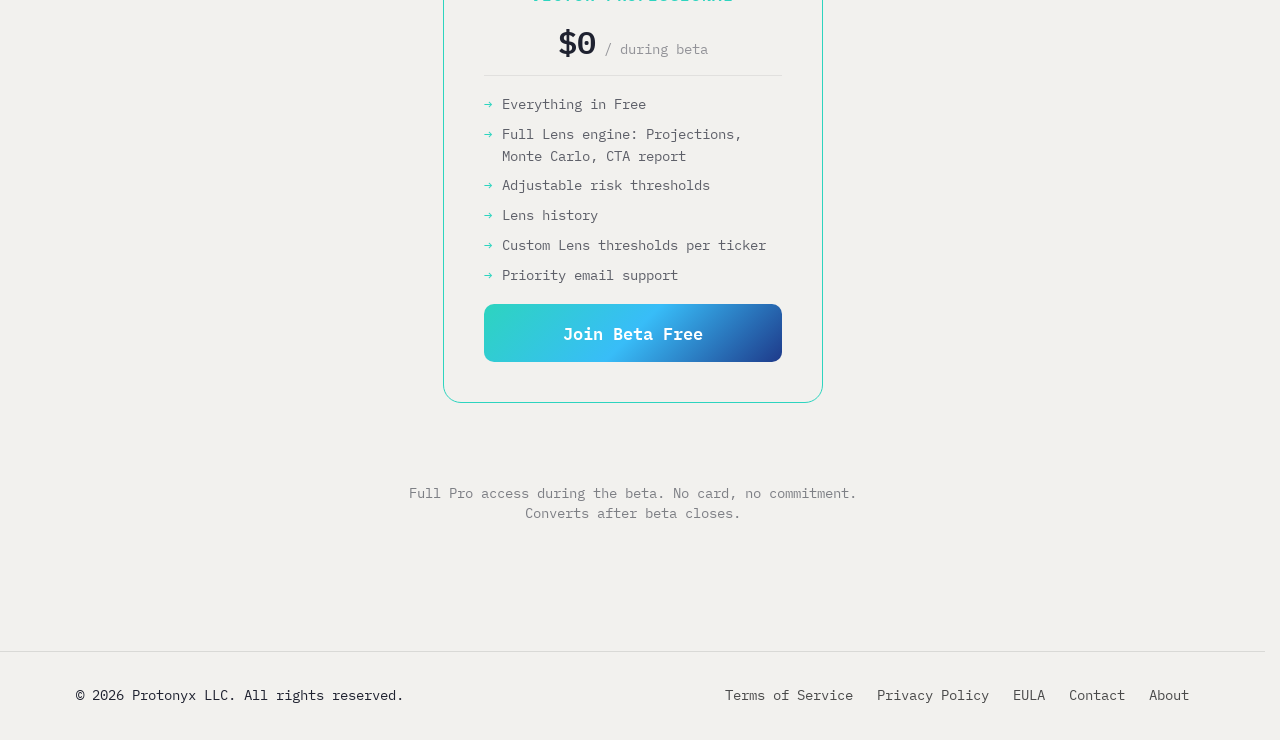
==== commit 46726e77: "Updated trust icons" ====
--- a/index.html
+++ b/index.html
@@ -211,13 +211,13 @@
         <div class="trust-item">
           <span class="trust-icon" aria-hidden="true">
             <svg viewBox="0 0 24 24" fill="none" stroke="currentColor" stroke-width="2" stroke-linecap="round" stroke-linejoin="round">
-              <rect x="3" y="11" width="18" height="11" rx="2"></rect>
-              <path d="M7 11V7a5 5 0 0 1 9.9-1"></path>
+              <circle cx="12" cy="12" r="3"></circle>
+              <path d="M19.4 15a1.65 1.65 0 0 0 .33 1.82l.06.06a2 2 0 0 1-2.83 2.83l-.06-.06a1.65 1.65 0 0 0-1.82-.33 1.65 1.65 0 0 0-1 1.51V21a2 2 0 0 1-4 0v-.09A1.65 1.65 0 0 0 9 19.4a1.65 1.65 0 0 0-1.82.33l-.06.06a2 2 0 0 1-2.83-2.83l.06-.06a1.65 1.65 0 0 0 .33-1.82 1.65 1.65 0 0 0-1.51-1H3a2 2 0 0 1 0-4h.09A1.65 1.65 0 0 0 4.6 9a1.65 1.65 0 0 0-.33-1.82l-.06-.06a2 2 0 0 1 2.83-2.83l.06.06a1.65 1.65 0 0 0 1.82.33H9a1.65 1.65 0 0 0 1-1.51V3a2 2 0 0 1 4 0v.09a1.65 1.65 0 0 0 1 1.51 1.65 1.65 0 0 0 1.82-.33l.06-.06a2 2 0 0 1 2.83 2.83l-.06.06a1.65 1.65 0 0 0-.33 1.82V9a1.65 1.65 0 0 0 1.51 1H21a2 2 0 0 1 0 4h-.09a1.65 1.65 0 0 0-1.51 1z"></path>
             </svg>
           </span>
           <div class="trust-text">
-            <p class="trust-label">No account to download.</p>
-            <p class="trust-sub">Start in a minute.</p>
+            <p class="trust-label">No AI Guessing.</p>
+            <p class="trust-sub">Built on Financial Logic.</p>
           </div>
         </div>
       </div>
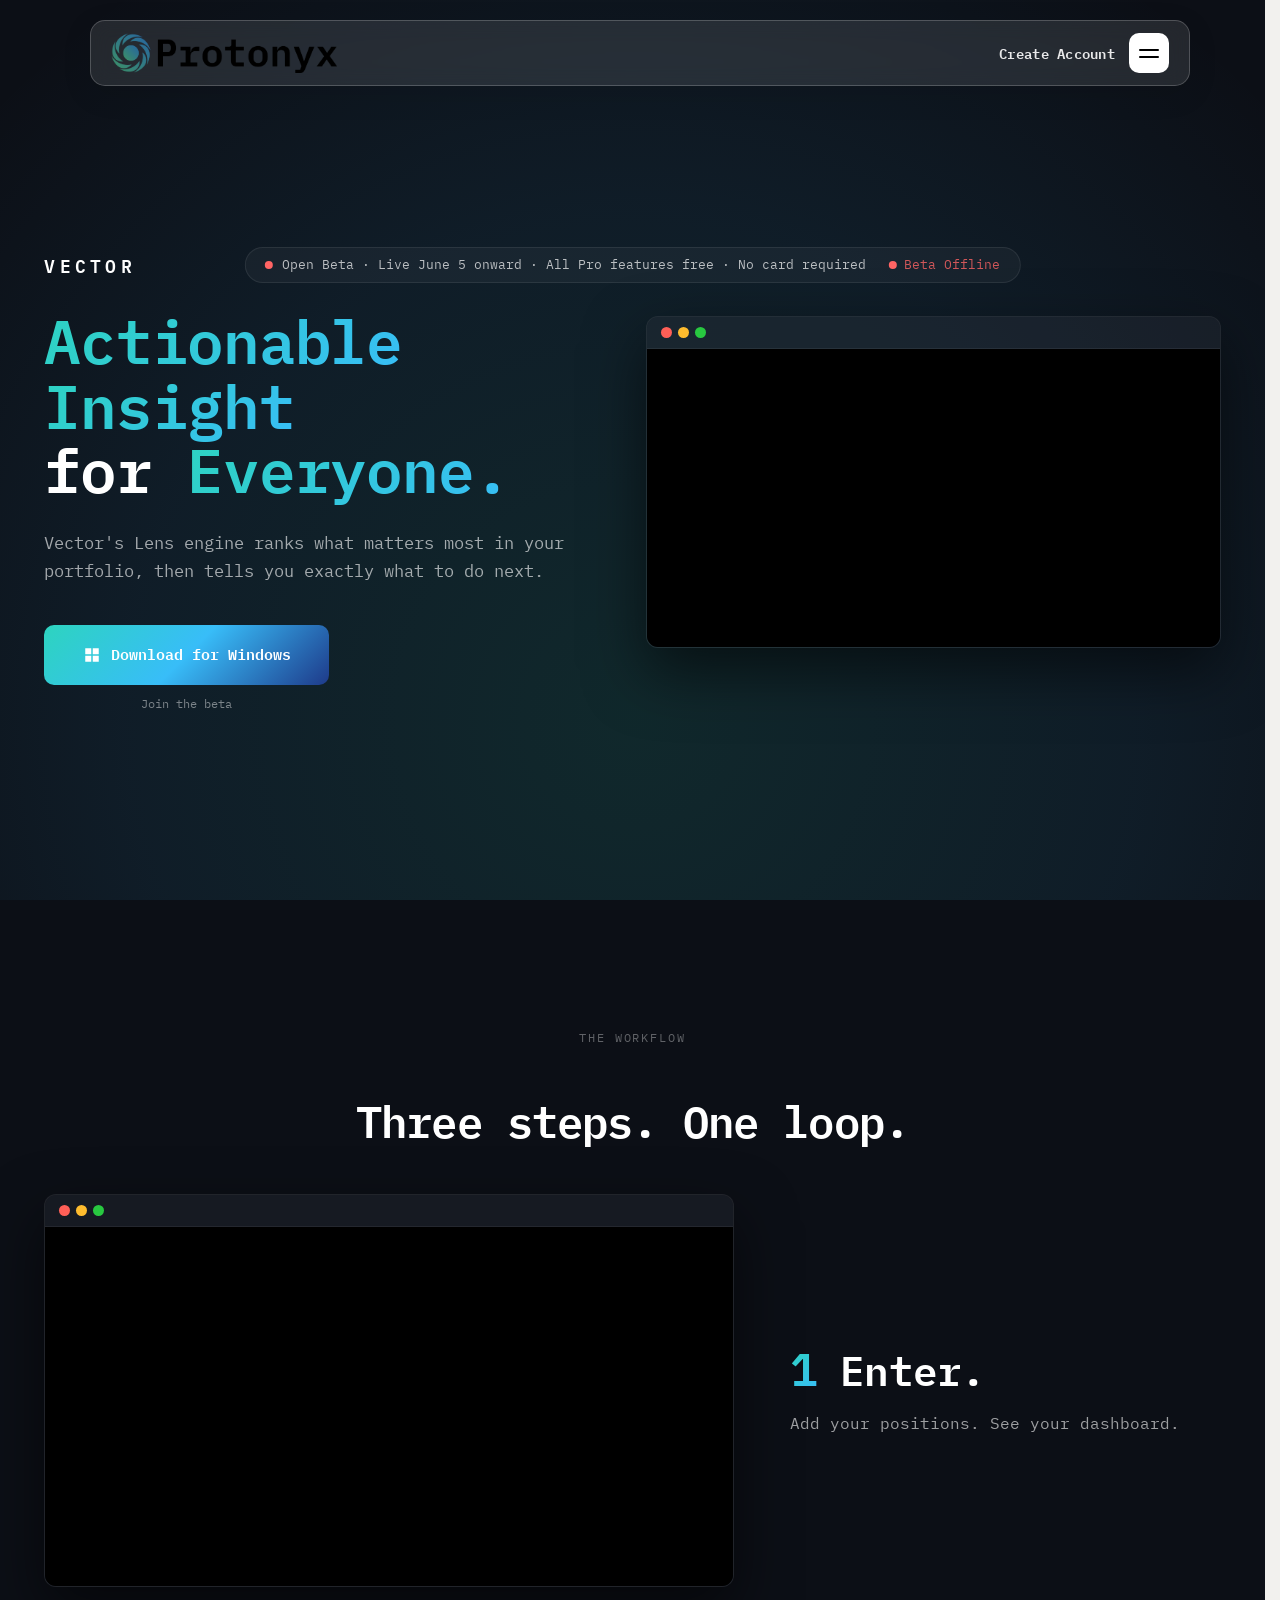
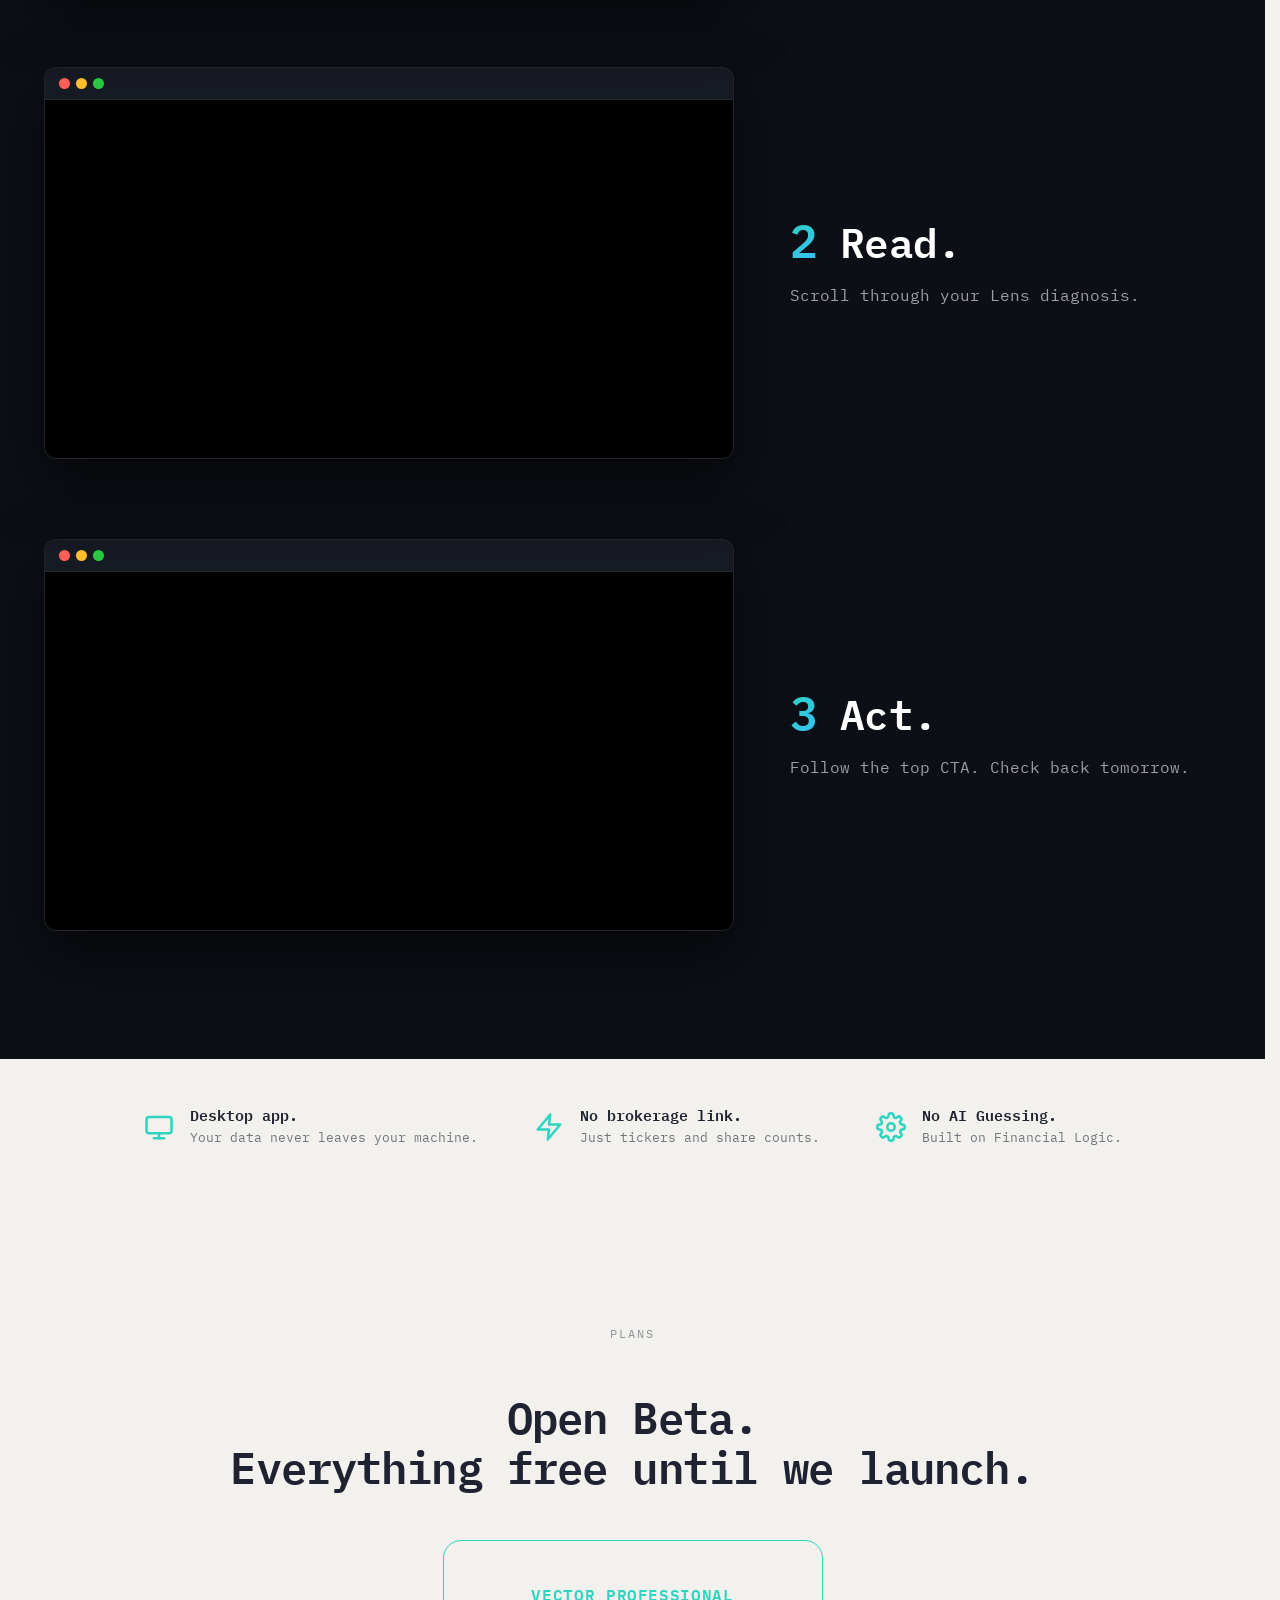
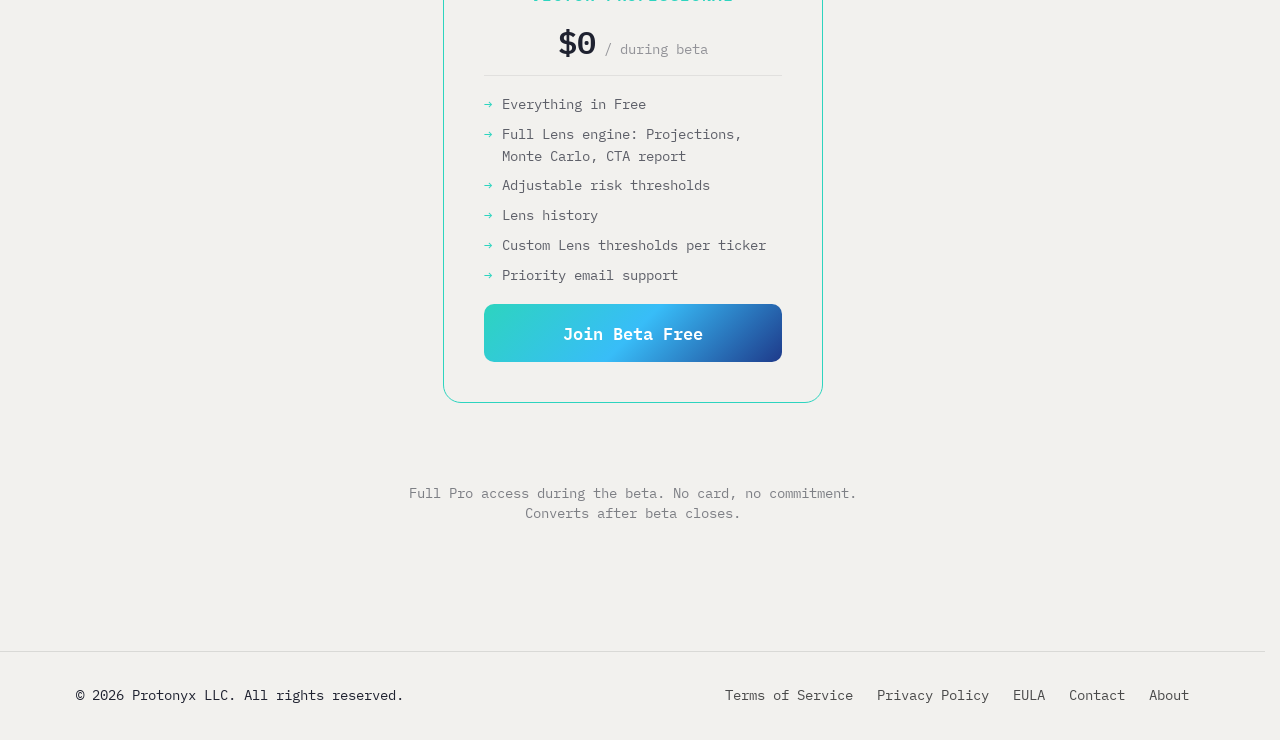
==== commit 9efc4111: "Fixed some small menu bugs | removed my admin email and replaced it with the support inbox" ====
--- a/index.html
+++ b/index.html
@@ -32,7 +32,6 @@
         </svg>
       </a>
       <button class="navbar-menu-button" aria-label="Open menu">
-        <span></span>
         <span></span>
         <span></span>
       </button>
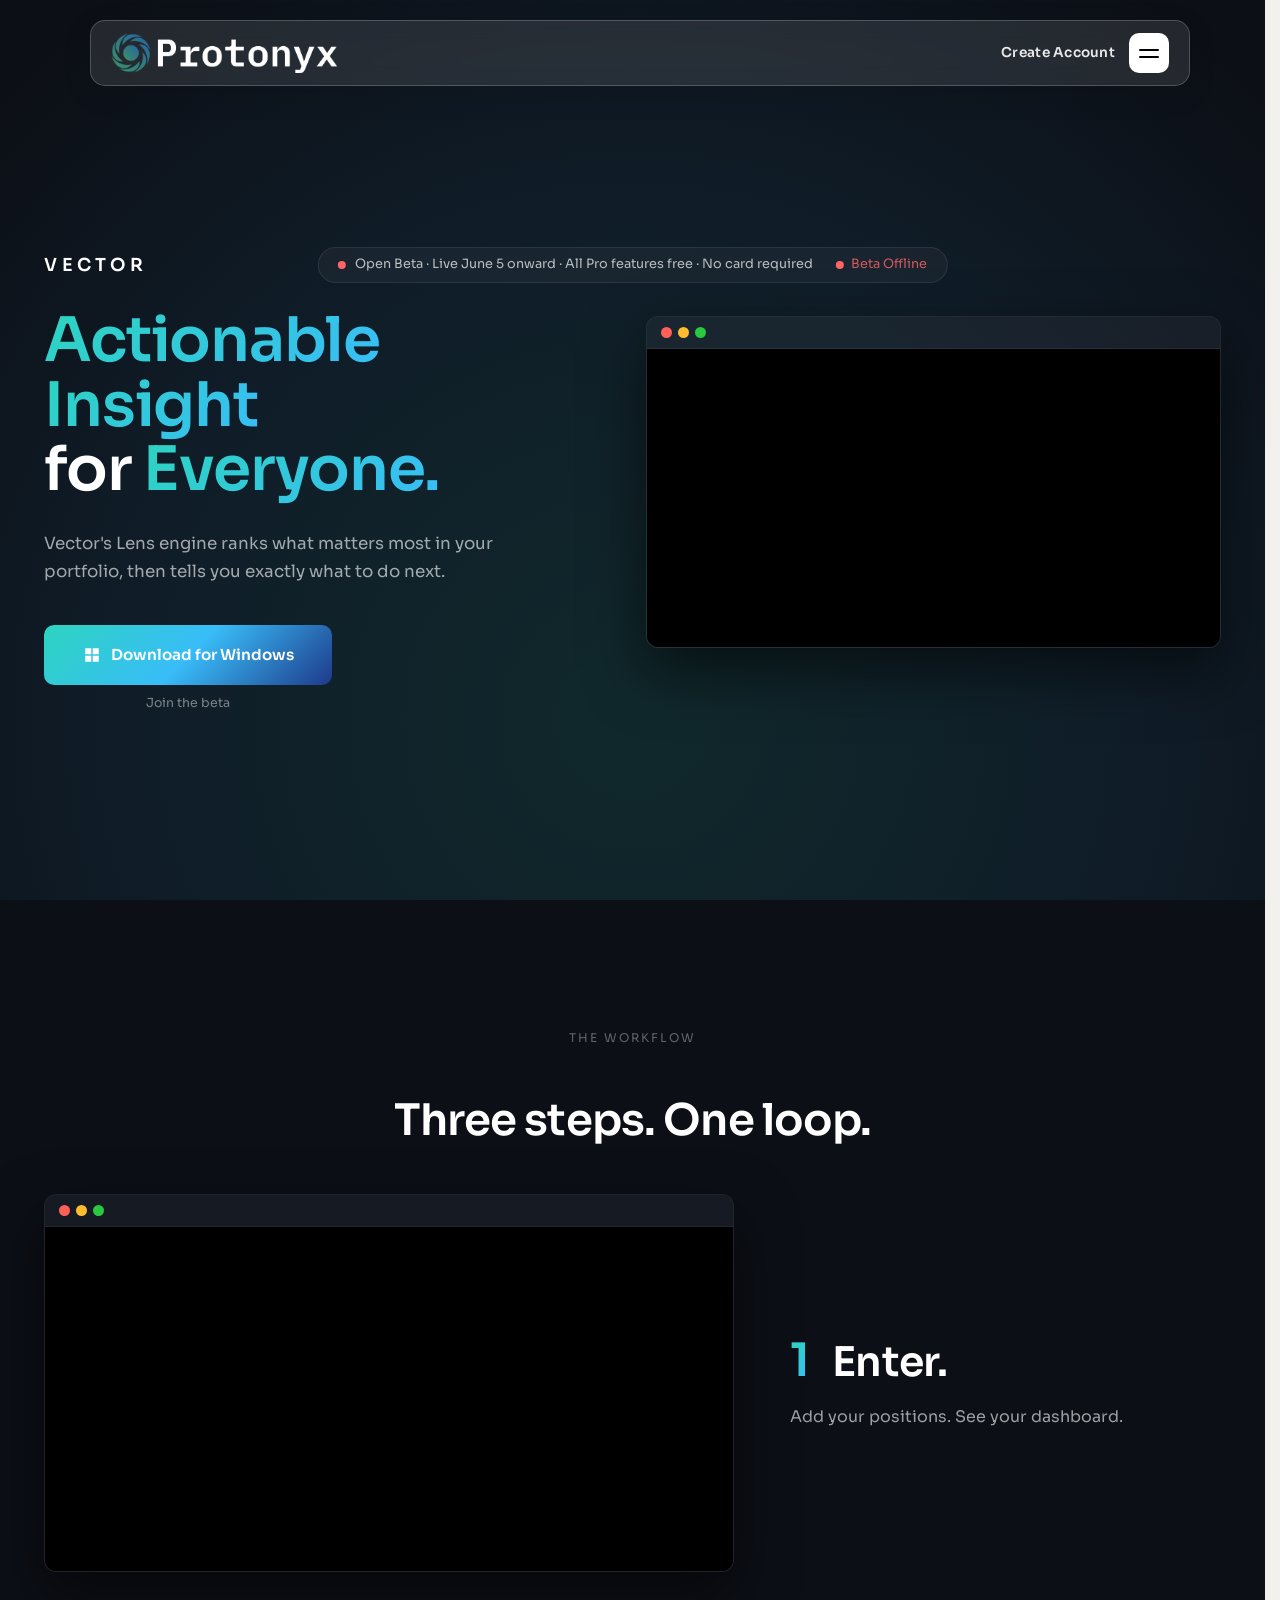
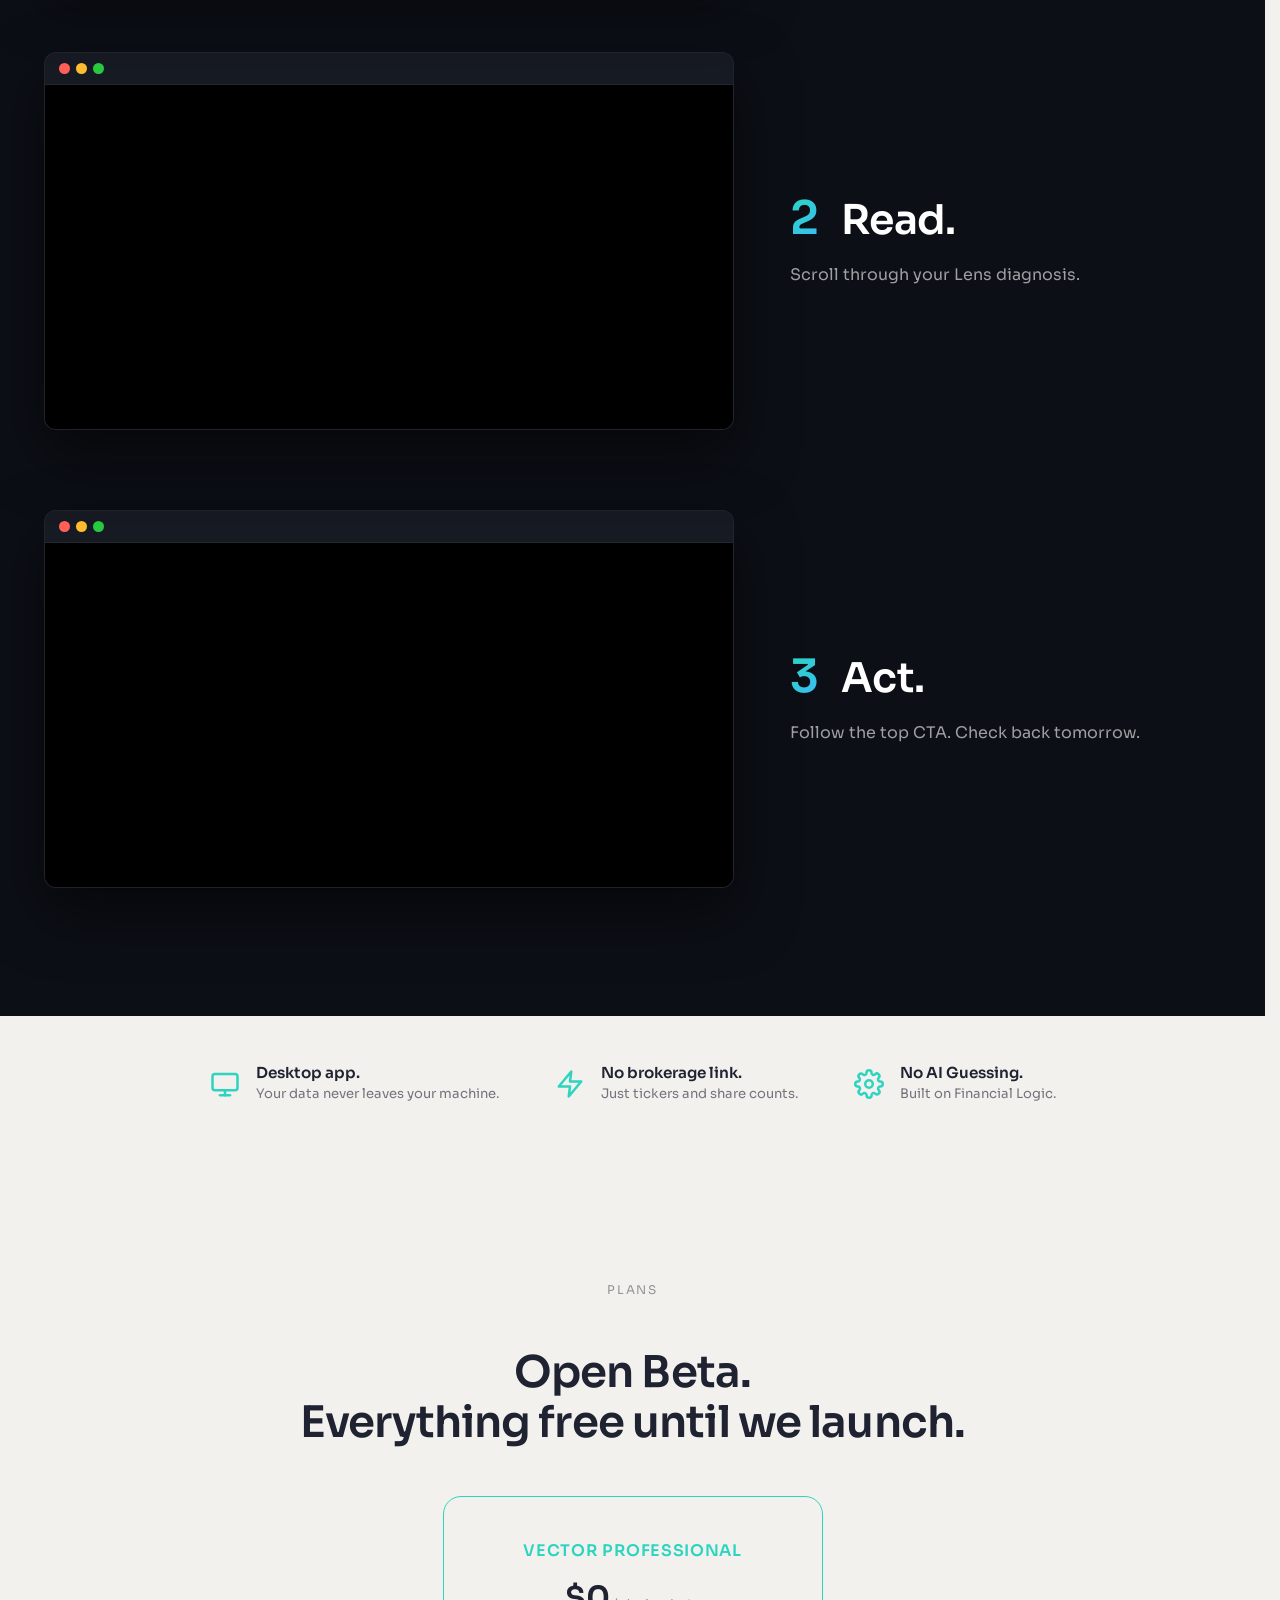
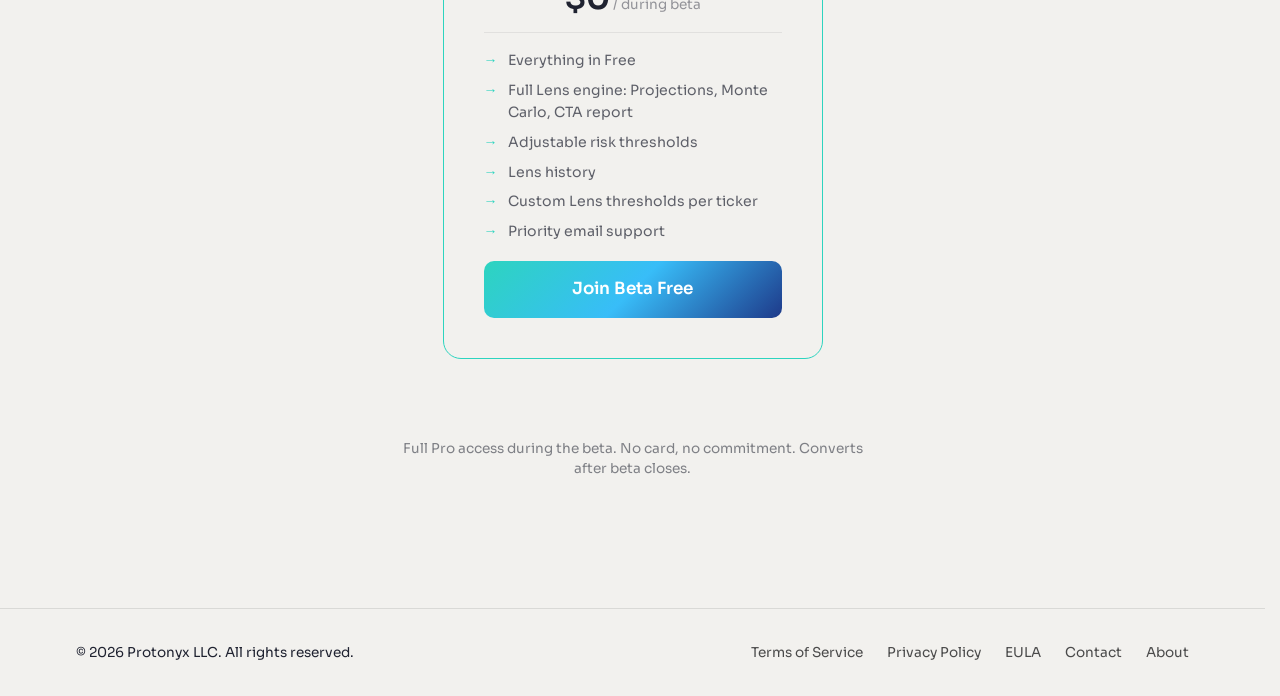
==== commit 2e26e5e6: "Changed sitewide font to Sora" ====
--- a/index.html
+++ b/index.html
@@ -6,7 +6,7 @@
   <link rel="icon" type="image/png" href="assets/product/vector/vector_small.png">
   <link rel="stylesheet" href="style.css" />
   <link rel="stylesheet" href="landing.css" />
-  <link href="https://fonts.googleapis.com/css2?family=IBM+Plex+Mono:wght@600&display=swap" rel="stylesheet">
+  <link href="https://fonts.googleapis.com/css2?family=Sora:wght@600&display=swap" rel="stylesheet">
   <title>Vector</title>
 </head>
 <body>
--- a/landing.css
+++ b/landing.css
@@ -54,7 +54,7 @@
   border: 1px solid rgba(255, 255, 255, 0.08);
   border-radius: 999px;
   font-size: 0.8rem;
-  font-family: "IBM Plex Mono", monospace;
+  font-family: "Sora", sans-serif;
 }
 
 .beta-banner-main {
@@ -182,7 +182,7 @@
 .landing-hero-beta-note {
   margin-top: 0.5rem;
   font-size: 0.78rem;
-  font-family: "IBM Plex Mono", monospace;
+  font-family: "Sora", sans-serif;
   color: rgba(255, 255, 255, 0.45);
   text-align: center;
 }
@@ -787,7 +787,11 @@
 }
 
 .discovery-card .demo-window-body {
-  aspect-ratio: 1.9188 / 1;
+  aspect-ratio: auto;
+}
+
+.discovery-card .demo-video {
+  height: auto;
 }
 
 .discovery-text {
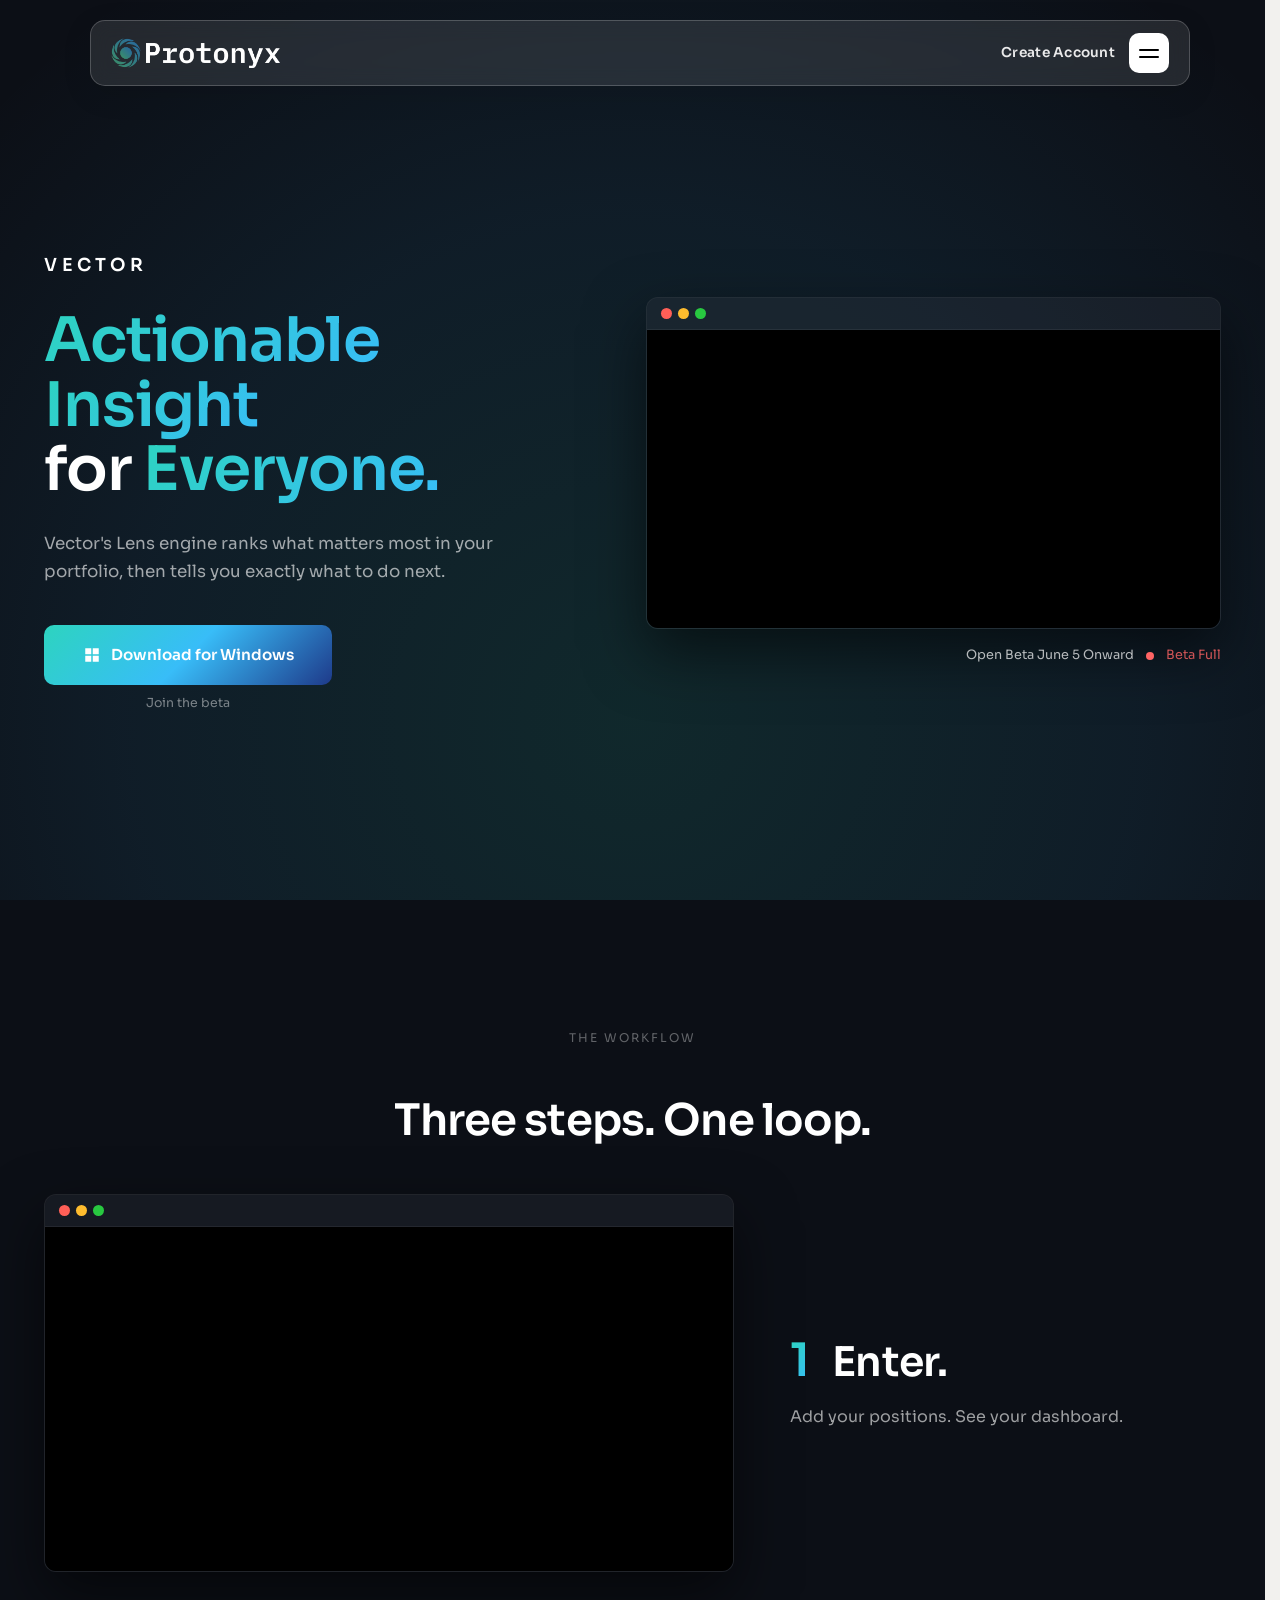
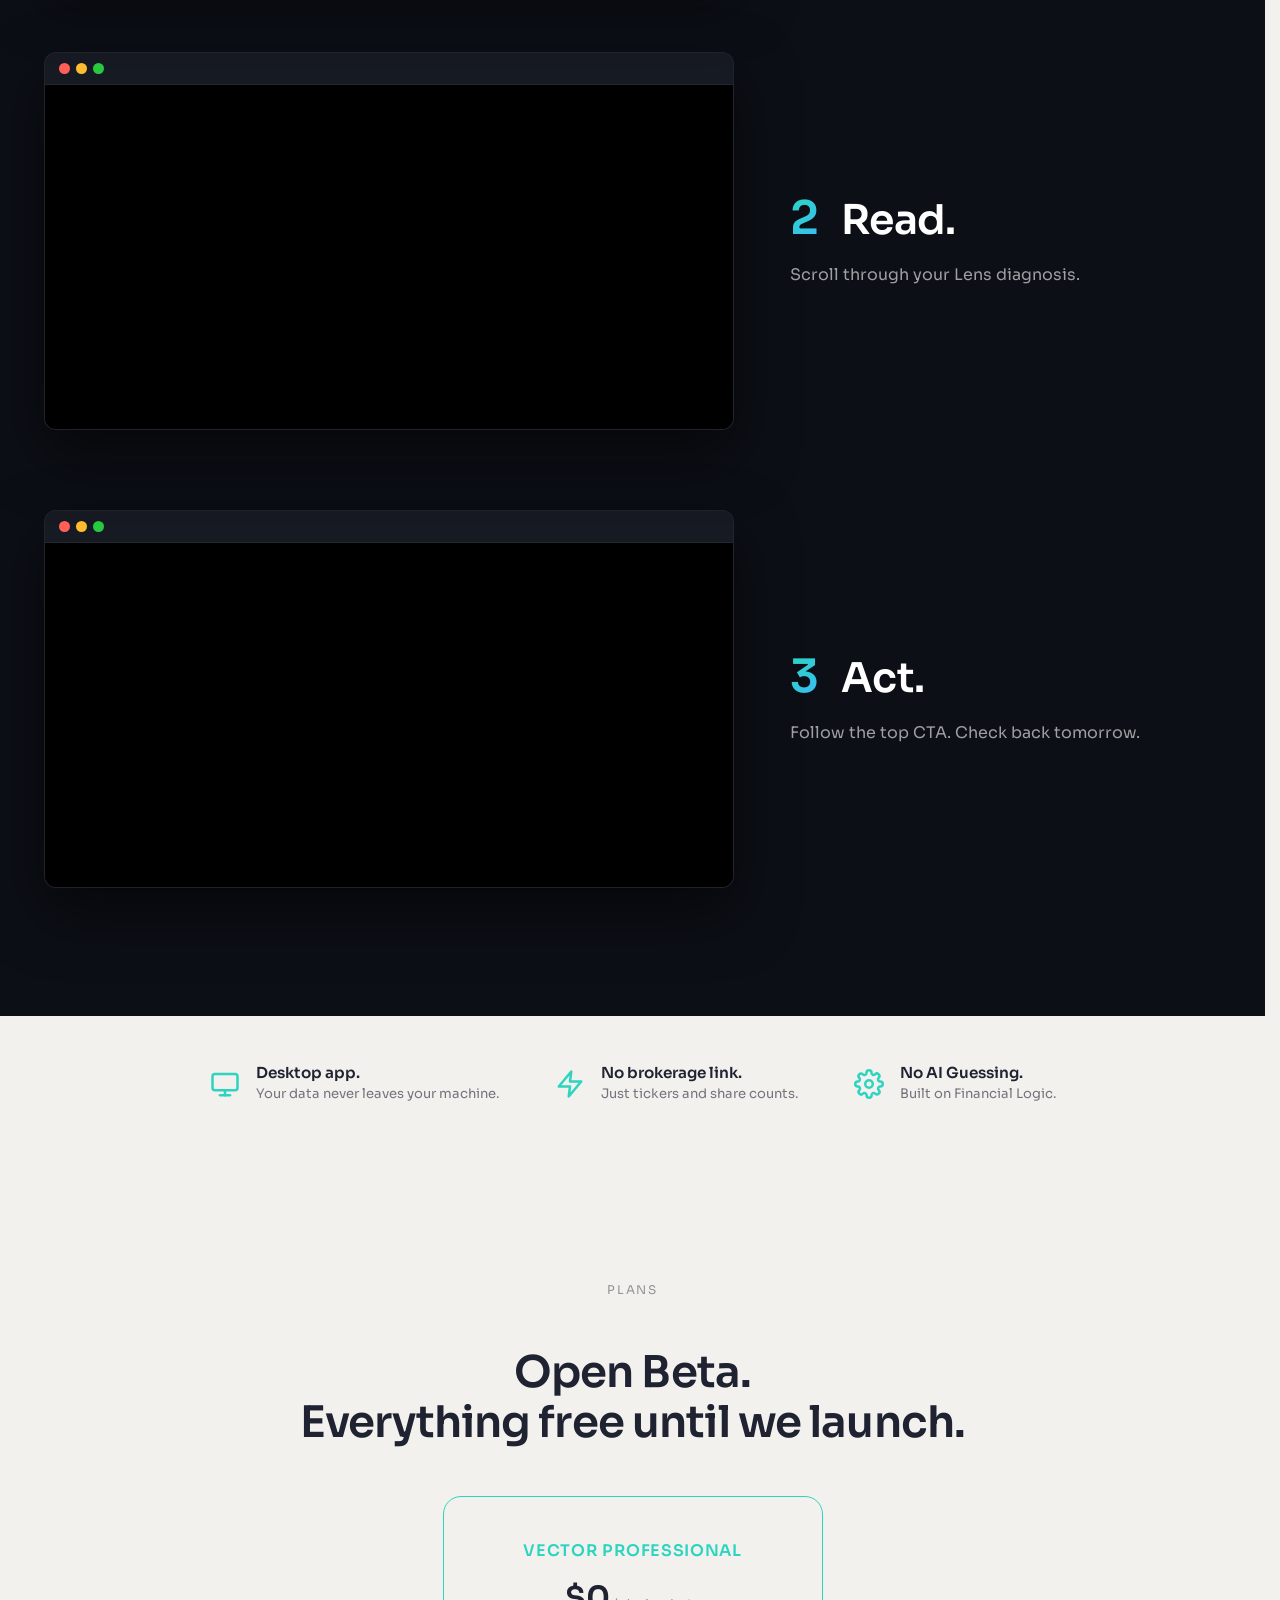
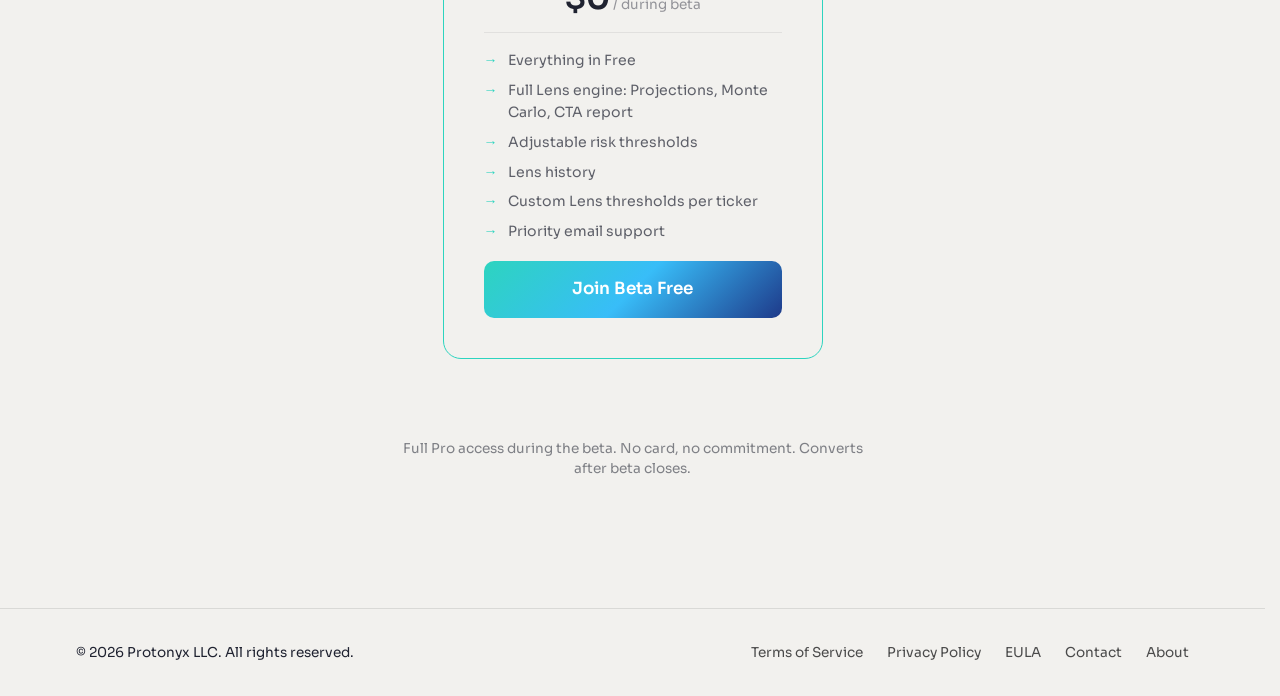
==== commit 775b0661: "Made styling changes and moved elements on hero page" ====
--- a/index.html
+++ b/index.html
@@ -44,16 +44,6 @@
       <div class="landing-hero-left">
         <div class="landing-hero-eyebrow-row">
           <p class="landing-hero-eyebrow">Vector</p>
-          <div class="beta-banner">
-            <span class="beta-banner-main">
-              <span class="beta-dot" id="betaMainDot" aria-hidden="true" style="background: #ff6464; animation: none;"></span>
-              Open Beta · Live June 5 onward · All Pro features free · No card required
-            </span>
-            <span class="beta-banner-status">
-              <span class="beta-dot" id="betaStatusDot" aria-hidden="true" style="background: #ff6464; animation: none;"></span>
-              <span id="betaStatusText" style="color: rgba(255, 100, 100, 0.8);">Beta Offline</span>
-            </span>
-          </div>
         </div>
         <h1>
           <span class="accent">Actionable</span> <span class="accent">Insight</span><br>
@@ -97,6 +87,11 @@
             </video>
           </div>
         </div>
+        <div class="beta-banner">
+          <span class="beta-banner-main">Open Beta June 5 Onward</span>
+          <span class="beta-dot" id="betaStatusDot" aria-hidden="true" style="background: #ff6464; animation: none;"></span>
+          <span id="betaStatusText" style="color: rgba(255, 100, 100, 0.8);">Beta Full</span>
+        </div>
       </div>
     </div>
   </section>
@@ -311,24 +306,20 @@
     // The download button stays live regardless: only account creation is gated.
     (async () => {
       const dot = document.getElementById("betaStatusDot");
-      const mainDot = document.getElementById("betaMainDot");
       const text = document.getElementById("betaStatusText");
       const betaNote = document.querySelector(".landing-hero-beta-note");
       if (!dot || !text) return;
       const status = await fetchBetaStatus();
-      if (!status) return; // Leave the default offline state on any failure.
+      if (!status) return;
 
       if (status.open) {
         dot.style.background = "#22c55e";
         dot.style.animation = "";
-        if (mainDot) {
-          mainDot.style.background = "#22c55e";
-          mainDot.style.animation = "";
-        }
-        text.style.color = "";
-        text.textContent = "Open Beta";
+        text.style.color = "rgba(45, 212, 191, 0.85)";
+        text.textContent = "Active";
       } else {
         dot.style.background = "#ff6464";
+        dot.style.animation = "none";
         text.style.color = "rgba(255, 100, 100, 0.8)";
         text.textContent = "Beta Full";
         if (betaNote) betaNote.textContent = "Beta Full";
--- a/landing.css
+++ b/landing.css
@@ -37,38 +37,25 @@
 /* ── Beta banner (pill): page-centered, pinned to the eyebrow's height.
    Absolutely positioned so it overlays at Vector's vertical line without
    pushing the hero content down. Centered across .landing-hero-inner. ── */
+.landing-hero-right {
+  display: flex;
+  flex-direction: column;
+}
+
 .beta-banner {
-  position: absolute;
-  left: 50%;
-  transform: translateX(-50%);
-  z-index: 2;
-  display: flex;
-  align-items: center;
-  justify-content: center;
-  gap: 1.4rem;
+  display: inline-flex;
+  align-items: center;
+  gap: 0.75rem;
   flex-wrap: nowrap;
   white-space: nowrap;
-  margin: 0;
-  padding: 0.4rem 1.2rem;
-  background: rgba(255, 255, 255, 0.04);
-  border: 1px solid rgba(255, 255, 255, 0.08);
-  border-radius: 999px;
+  margin-top: 1rem;
   font-size: 0.8rem;
   font-family: "Sora", sans-serif;
+  align-self: flex-end;
 }
 
 .beta-banner-main {
-  display: inline-flex;
-  align-items: center;
-  gap: 0.6rem;
   color: rgba(255, 255, 255, 0.7);
-}
-
-.beta-banner-status {
-  display: inline-flex;
-  align-items: center;
-  gap: 0.5rem;
-  color: rgba(45, 212, 191, 0.75);
 }
 
 @keyframes betaDotPulse {
